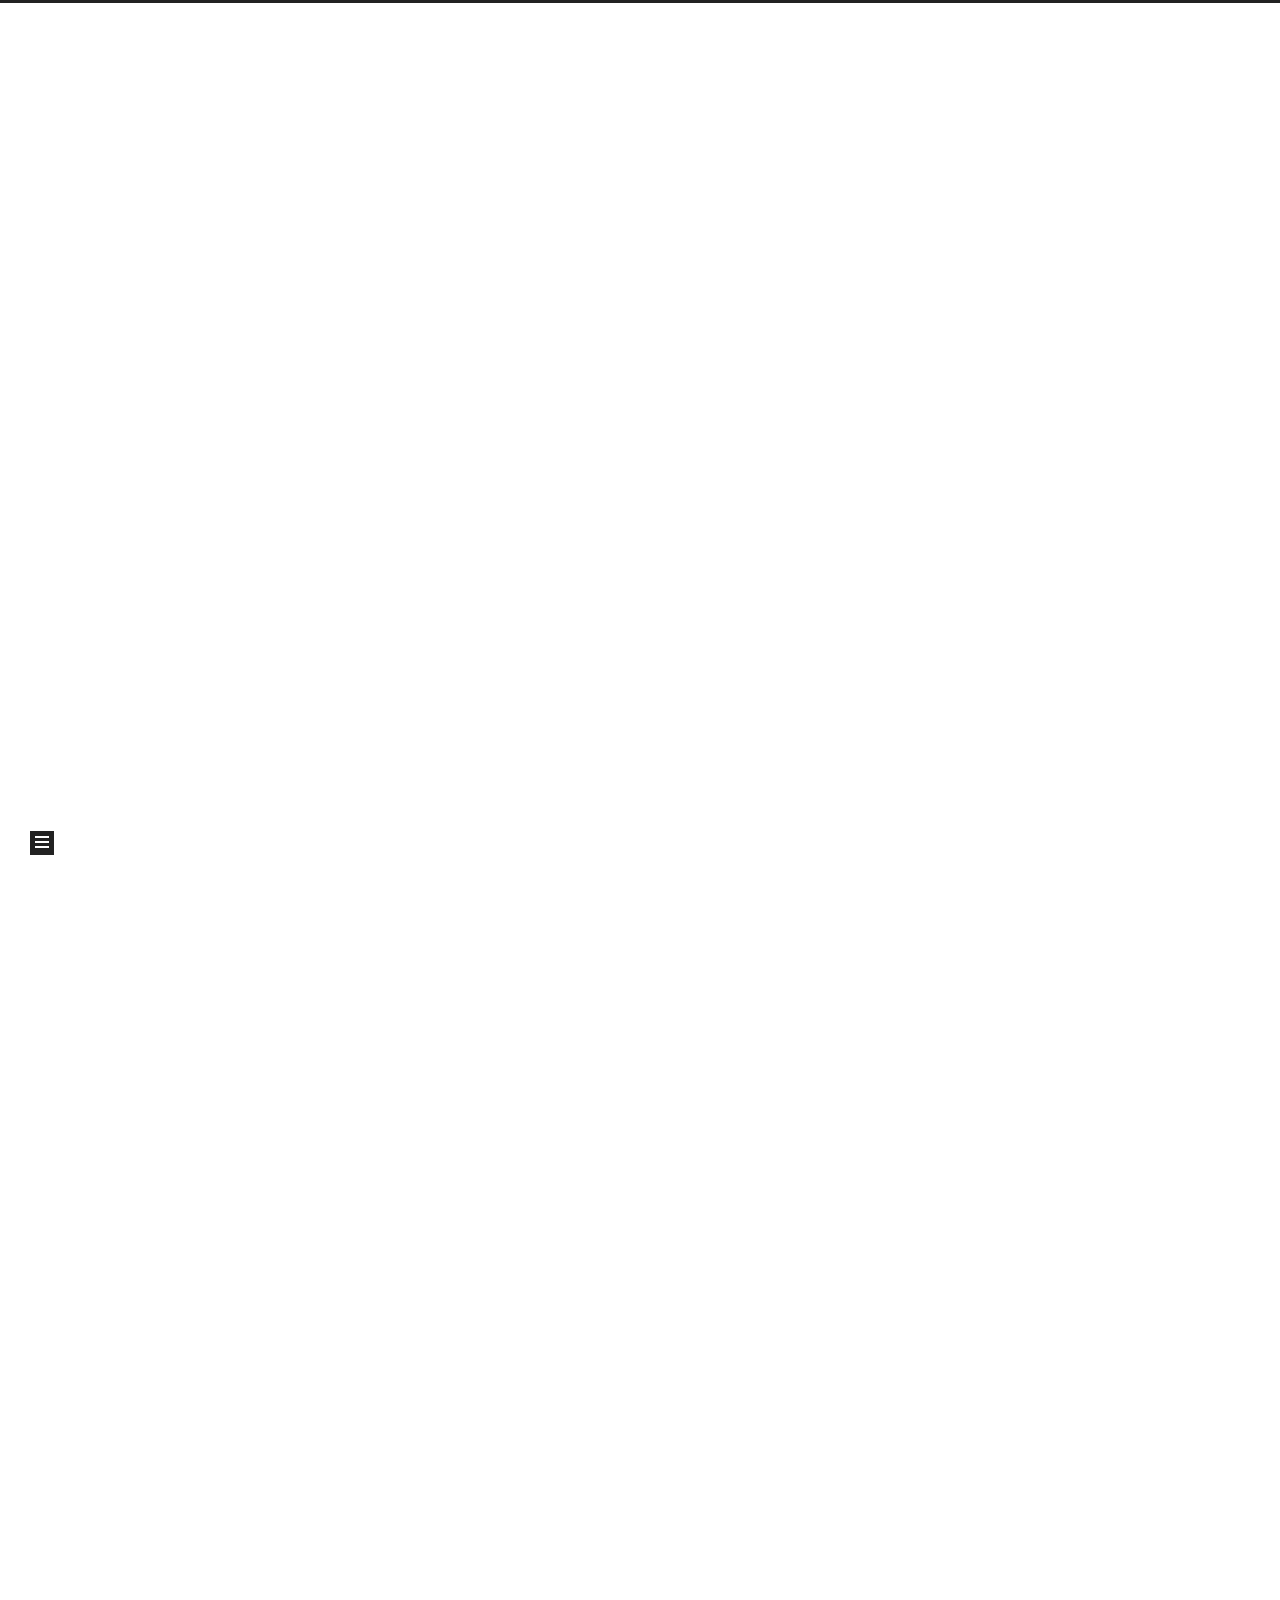
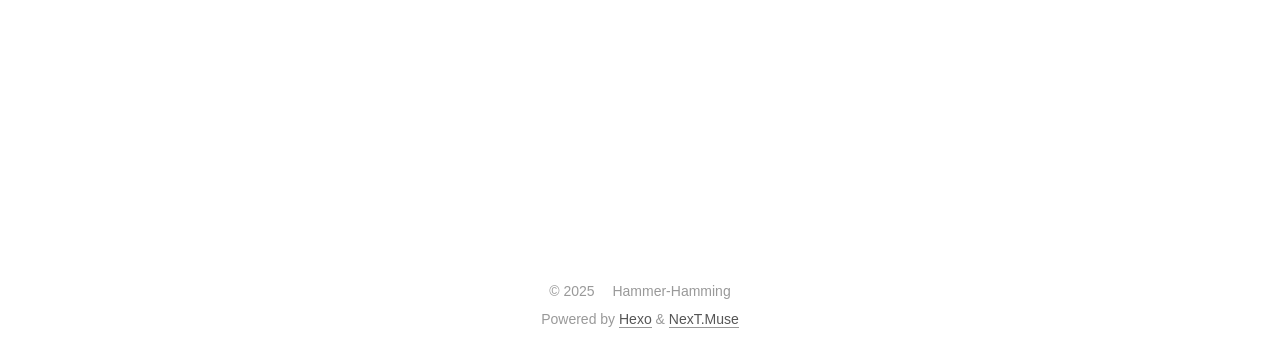
==== index.html @ 8b0af671 "Site updated: 2025-04-12 16:26:59" ====
<!DOCTYPE html>
<html lang="en">
<head>
  <meta charset="UTF-8">
<meta name="viewport" content="width=device-width, initial-scale=1, maximum-scale=2">
<meta name="theme-color" content="#222">
<meta name="generator" content="Hexo 7.3.0">
  <link rel="apple-touch-icon" sizes="180x180" href="/images/apple-touch-icon-next.png">
  <link rel="icon" type="image/png" sizes="32x32" href="/images/favicon-32x32-next.png">
  <link rel="icon" type="image/png" sizes="16x16" href="/images/favicon-16x16-next.png">
  <link rel="mask-icon" href="/images/logo.svg" color="#222">

<link rel="stylesheet" href="/css/main.css">


<link rel="stylesheet" href="/lib/font-awesome/css/all.min.css">

<script id="hexo-configurations">
    var NexT = window.NexT || {};
    var CONFIG = {"hostname":"example.com","root":"/","scheme":"Muse","version":"7.8.0","exturl":false,"sidebar":{"position":"left","display":"post","padding":18,"offset":12,"onmobile":false},"copycode":{"enable":false,"show_result":false,"style":null},"back2top":{"enable":true,"sidebar":false,"scrollpercent":false},"bookmark":{"enable":false,"color":"#222","save":"auto"},"fancybox":false,"mediumzoom":false,"lazyload":false,"pangu":false,"comments":{"style":"tabs","active":null,"storage":true,"lazyload":false,"nav":null},"algolia":{"hits":{"per_page":10},"labels":{"input_placeholder":"Search for Posts","hits_empty":"We didn't find any results for the search: ${query}","hits_stats":"${hits} results found in ${time} ms"}},"localsearch":{"enable":false,"trigger":"auto","top_n_per_article":1,"unescape":false,"preload":false},"motion":{"enable":true,"async":false,"transition":{"post_block":"fadeIn","post_header":"slideDownIn","post_body":"slideDownIn","coll_header":"slideLeftIn","sidebar":"slideUpIn"}}};
  </script>

  <meta property="og:type" content="website">
<meta property="og:title" content="Hammer-Hamming&#39;s Blog">
<meta property="og:url" content="http://example.com/index.html">
<meta property="og:site_name" content="Hammer-Hamming&#39;s Blog">
<meta property="og:locale" content="en_US">
<meta property="article:author" content="Hammer-Hamming">
<meta name="twitter:card" content="summary">

<link rel="canonical" href="http://example.com/">


<script id="page-configurations">
  // https://hexo.io/docs/variables.html
  CONFIG.page = {
    sidebar: "",
    isHome : true,
    isPost : false,
    lang   : 'en'
  };
</script>

  <title>Hammer-Hamming's Blog</title>
  






  <noscript>
  <style>
  .use-motion .brand,
  .use-motion .menu-item,
  .sidebar-inner,
  .use-motion .post-block,
  .use-motion .pagination,
  .use-motion .comments,
  .use-motion .post-header,
  .use-motion .post-body,
  .use-motion .collection-header { opacity: initial; }

  .use-motion .site-title,
  .use-motion .site-subtitle {
    opacity: initial;
    top: initial;
  }

  .use-motion .logo-line-before i { left: initial; }
  .use-motion .logo-line-after i { right: initial; }
  </style>
</noscript>

</head>

<body itemscope itemtype="http://schema.org/WebPage">
  <div class="container use-motion">
    <div class="headband"></div>

    <header class="header" itemscope itemtype="http://schema.org/WPHeader">
      <div class="header-inner"><div class="site-brand-container">
  <div class="site-nav-toggle">
    <div class="toggle" aria-label="Toggle navigation bar">
      <span class="toggle-line toggle-line-first"></span>
      <span class="toggle-line toggle-line-middle"></span>
      <span class="toggle-line toggle-line-last"></span>
    </div>
  </div>

  <div class="site-meta">

    <a href="/" class="brand" rel="start">
      <span class="logo-line-before"><i></i></span>
      <h1 class="site-title">Hammer-Hamming's Blog</h1>
      <span class="logo-line-after"><i></i></span>
    </a>
  </div>

  <div class="site-nav-right">
    <div class="toggle popup-trigger">
    </div>
  </div>
</div>




<nav class="site-nav">
  <ul id="menu" class="main-menu menu">
        <li class="menu-item menu-item-home">

    <a href="/" rel="section"><i class="fa fa-home fa-fw"></i>Home</a>

  </li>
        <li class="menu-item menu-item-archives">

    <a href="/archives/" rel="section"><i class="fa fa-archive fa-fw"></i>Archives</a>

  </li>
  </ul>
</nav>




</div>
    </header>

    
  <div class="back-to-top">
    <i class="fa fa-arrow-up"></i>
    <span>0%</span>
  </div>


    <main class="main">
      <div class="main-inner">
        <div class="content-wrap">
          

          <div class="content index posts-expand">
            
      
  
  
  <article itemscope itemtype="http://schema.org/Article" class="post-block" lang="en">
    <link itemprop="mainEntityOfPage" href="http://example.com/2025/04/12/github-pages-+-hexo-+-next-%E6%90%AD%E5%BB%BA%E5%8D%9A%E5%AE%A2/">

    <span hidden itemprop="author" itemscope itemtype="http://schema.org/Person">
      <meta itemprop="image" content="/images/avatar.gif">
      <meta itemprop="name" content="Hammer-Hamming">
      <meta itemprop="description" content="">
    </span>

    <span hidden itemprop="publisher" itemscope itemtype="http://schema.org/Organization">
      <meta itemprop="name" content="Hammer-Hamming's Blog">
    </span>
      <header class="post-header">
        <h2 class="post-title" itemprop="name headline">
          
            <a href="/2025/04/12/github-pages-+-hexo-+-next-%E6%90%AD%E5%BB%BA%E5%8D%9A%E5%AE%A2/" class="post-title-link" itemprop="url">github pages + hexo + next 搭建博客</a>
        </h2>

        <div class="post-meta">
            <span class="post-meta-item">
              <span class="post-meta-item-icon">
                <i class="far fa-calendar"></i>
              </span>
              <span class="post-meta-item-text">Posted on</span>
              

              <time title="Created: 2025-04-12 16:18:09 / Modified: 16:26:25" itemprop="dateCreated datePublished" datetime="2025-04-12T16:18:09+08:00">2025-04-12</time>
            </span>

          

        </div>
      </header>

    
    
    
    <div class="post-body" itemprop="articleBody">

      
          <p>参考：<a target="_blank" rel="noopener" href="https://mini-pi.github.io/2024/02/28/how-to-make-blog-wedsite/">https://mini-pi.github.io/2024/02/28/how-to-make-blog-wedsite/</a></p>
<p>其中，npm的安装需要node.js，可以用nvm来安装，方便管理版本。</p>
<p>若已经安装了hexo、npm和node.js，想卸载：</p>
<p><a target="_blank" rel="noopener" href="https://baibisen.github.io/2021/01/21/nodejs%E5%AE%89%E8%A3%85%E5%8D%B8%E8%BD%BD%E4%BB%A5%E5%8F%8Ahexo%E8%B8%A9%E5%9D%91/">参考1</a>，<a target="_blank" rel="noopener" href="https://blog.csdn.net/u010496966/article/details/88343939">参考2</a></p>

      
    </div>

    
    
    
      <footer class="post-footer">
        <div class="post-eof"></div>
      </footer>
  </article>
  
  
  

      
  
  
  <article itemscope itemtype="http://schema.org/Article" class="post-block" lang="en">
    <link itemprop="mainEntityOfPage" href="http://example.com/2025/04/12/hello-world/">

    <span hidden itemprop="author" itemscope itemtype="http://schema.org/Person">
      <meta itemprop="image" content="/images/avatar.gif">
      <meta itemprop="name" content="Hammer-Hamming">
      <meta itemprop="description" content="">
    </span>

    <span hidden itemprop="publisher" itemscope itemtype="http://schema.org/Organization">
      <meta itemprop="name" content="Hammer-Hamming's Blog">
    </span>
      <header class="post-header">
        <h2 class="post-title" itemprop="name headline">
          
            <a href="/2025/04/12/hello-world/" class="post-title-link" itemprop="url">Hello World</a>
        </h2>

        <div class="post-meta">
            <span class="post-meta-item">
              <span class="post-meta-item-icon">
                <i class="far fa-calendar"></i>
              </span>
              <span class="post-meta-item-text">Posted on</span>

              <time title="Created: 2025-04-12 15:55:58" itemprop="dateCreated datePublished" datetime="2025-04-12T15:55:58+08:00">2025-04-12</time>
            </span>

          

        </div>
      </header>

    
    
    
    <div class="post-body" itemprop="articleBody">

      
          <p>Welcome to <a target="_blank" rel="noopener" href="https://hexo.io/">Hexo</a>! This is your very first post. Check <a target="_blank" rel="noopener" href="https://hexo.io/docs/">documentation</a> for more info. If you get any problems when using Hexo, you can find the answer in <a target="_blank" rel="noopener" href="https://hexo.io/docs/troubleshooting.html">troubleshooting</a> or you can ask me on <a target="_blank" rel="noopener" href="https://github.com/hexojs/hexo/issues">GitHub</a>.</p>
<h2 id="Quick-Start"><a href="#Quick-Start" class="headerlink" title="Quick Start"></a>Quick Start</h2><h3 id="Create-a-new-post"><a href="#Create-a-new-post" class="headerlink" title="Create a new post"></a>Create a new post</h3><figure class="highlight bash"><table><tr><td class="gutter"><pre><span class="line">1</span><br></pre></td><td class="code"><pre><span class="line">$ hexo new <span class="string">&quot;My New Post&quot;</span></span><br></pre></td></tr></table></figure>

<p>More info: <a target="_blank" rel="noopener" href="https://hexo.io/docs/writing.html">Writing</a></p>
<h3 id="Run-server"><a href="#Run-server" class="headerlink" title="Run server"></a>Run server</h3><figure class="highlight bash"><table><tr><td class="gutter"><pre><span class="line">1</span><br></pre></td><td class="code"><pre><span class="line">$ hexo server</span><br></pre></td></tr></table></figure>

<p>More info: <a target="_blank" rel="noopener" href="https://hexo.io/docs/server.html">Server</a></p>
<h3 id="Generate-static-files"><a href="#Generate-static-files" class="headerlink" title="Generate static files"></a>Generate static files</h3><figure class="highlight bash"><table><tr><td class="gutter"><pre><span class="line">1</span><br></pre></td><td class="code"><pre><span class="line">$ hexo generate</span><br></pre></td></tr></table></figure>

<p>More info: <a target="_blank" rel="noopener" href="https://hexo.io/docs/generating.html">Generating</a></p>
<h3 id="Deploy-to-remote-sites"><a href="#Deploy-to-remote-sites" class="headerlink" title="Deploy to remote sites"></a>Deploy to remote sites</h3><figure class="highlight bash"><table><tr><td class="gutter"><pre><span class="line">1</span><br></pre></td><td class="code"><pre><span class="line">$ hexo deploy</span><br></pre></td></tr></table></figure>

<p>More info: <a target="_blank" rel="noopener" href="https://hexo.io/docs/one-command-deployment.html">Deployment</a></p>

      
    </div>

    
    
    
      <footer class="post-footer">
        <div class="post-eof"></div>
      </footer>
  </article>
  
  
  


  



          </div>
          

<script>
  window.addEventListener('tabs:register', () => {
    let { activeClass } = CONFIG.comments;
    if (CONFIG.comments.storage) {
      activeClass = localStorage.getItem('comments_active') || activeClass;
    }
    if (activeClass) {
      let activeTab = document.querySelector(`a[href="#comment-${activeClass}"]`);
      if (activeTab) {
        activeTab.click();
      }
    }
  });
  if (CONFIG.comments.storage) {
    window.addEventListener('tabs:click', event => {
      if (!event.target.matches('.tabs-comment .tab-content .tab-pane')) return;
      let commentClass = event.target.classList[1];
      localStorage.setItem('comments_active', commentClass);
    });
  }
</script>

        </div>
          
  
  <div class="toggle sidebar-toggle">
    <span class="toggle-line toggle-line-first"></span>
    <span class="toggle-line toggle-line-middle"></span>
    <span class="toggle-line toggle-line-last"></span>
  </div>

  <aside class="sidebar">
    <div class="sidebar-inner">

      <ul class="sidebar-nav motion-element">
        <li class="sidebar-nav-toc">
          Table of Contents
        </li>
        <li class="sidebar-nav-overview">
          Overview
        </li>
      </ul>

      <!--noindex-->
      <div class="post-toc-wrap sidebar-panel">
      </div>
      <!--/noindex-->

      <div class="site-overview-wrap sidebar-panel">
        <div class="site-author motion-element" itemprop="author" itemscope itemtype="http://schema.org/Person">
  <p class="site-author-name" itemprop="name">Hammer-Hamming</p>
  <div class="site-description" itemprop="description"></div>
</div>
<div class="site-state-wrap motion-element">
  <nav class="site-state">
      <div class="site-state-item site-state-posts">
          <a href="/archives/">
        
          <span class="site-state-item-count">2</span>
          <span class="site-state-item-name">posts</span>
        </a>
      </div>
  </nav>
</div>



      </div>

    </div>
  </aside>
  <div id="sidebar-dimmer"></div>


      </div>
    </main>

    <footer class="footer">
      <div class="footer-inner">
        

        

<div class="copyright">
  
  &copy; 
  <span itemprop="copyrightYear">2025</span>
  <span class="with-love">
    <i class="fa fa-heart"></i>
  </span>
  <span class="author" itemprop="copyrightHolder">Hammer-Hamming</span>
</div>
  <div class="powered-by">Powered by <a href="https://hexo.io/" class="theme-link" rel="noopener" target="_blank">Hexo</a> & <a href="https://muse.theme-next.org/" class="theme-link" rel="noopener" target="_blank">NexT.Muse</a>
  </div>

        








      </div>
    </footer>
  </div>

  
  <script src="/lib/anime.min.js"></script>
  <script src="/lib/velocity/velocity.min.js"></script>
  <script src="/lib/velocity/velocity.ui.min.js"></script>

<script src="/js/utils.js"></script>

<script src="/js/motion.js"></script>


<script src="/js/schemes/muse.js"></script>


<script src="/js/next-boot.js"></script>




  















  

  

</body>
</html>
---- css/main.css ----
:root {
  --body-bg-color: #fff;
  --content-bg-color: #fff;
  --card-bg-color: #f5f5f5;
  --text-color: #555;
  --blockquote-color: #666;
  --link-color: #555;
  --link-hover-color: #222;
  --brand-color: #fff;
  --brand-hover-color: #fff;
  --table-row-odd-bg-color: #f9f9f9;
  --table-row-hover-bg-color: #f5f5f5;
  --menu-item-bg-color: #f5f5f5;
  --btn-default-bg: #222;
  --btn-default-color: #fff;
  --btn-default-border-color: #222;
  --btn-default-hover-bg: #fff;
  --btn-default-hover-color: #222;
  --btn-default-hover-border-color: #222;
}
html {
  line-height: 1.15; /* 1 */
  -webkit-text-size-adjust: 100%; /* 2 */
}
body {
  margin: 0;
}
main {
  display: block;
}
h1 {
  font-size: 2em;
  margin: 0.67em 0;
}
hr {
  box-sizing: content-box; /* 1 */
  height: 0; /* 1 */
  overflow: visible; /* 2 */
}
pre {
  font-family: monospace, monospace; /* 1 */
  font-size: 1em; /* 2 */
}
a {
  background: transparent;
}
abbr[title] {
  border-bottom: none; /* 1 */
  text-decoration: underline; /* 2 */
  text-decoration: underline dotted; /* 2 */
}
b,
strong {
  font-weight: bolder;
}
code,
kbd,
samp {
  font-family: monospace, monospace; /* 1 */
  font-size: 1em; /* 2 */
}
small {
  font-size: 80%;
}
sub,
sup {
  font-size: 75%;
  line-height: 0;
  position: relative;
  vertical-align: baseline;
}
sub {
  bottom: -0.25em;
}
sup {
  top: -0.5em;
}
img {
  border-style: none;
}
button,
input,
optgroup,
select,
textarea {
  font-family: inherit; /* 1 */
  font-size: 100%; /* 1 */
  line-height: 1.15; /* 1 */
  margin: 0; /* 2 */
}
button,
input {
/* 1 */
  overflow: visible;
}
button,
select {
/* 1 */
  text-transform: none;
}
button,
[type='button'],
[type='reset'],
[type='submit'] {
  -webkit-appearance: button;
}
button::-moz-focus-inner,
[type='button']::-moz-focus-inner,
[type='reset']::-moz-focus-inner,
[type='submit']::-moz-focus-inner {
  border-style: none;
  padding: 0;
}
button:-moz-focusring,
[type='button']:-moz-focusring,
[type='reset']:-moz-focusring,
[type='submit']:-moz-focusring {
  outline: 1px dotted ButtonText;
}
fieldset {
  padding: 0.35em 0.75em 0.625em;
}
legend {
  box-sizing: border-box; /* 1 */
  color: inherit; /* 2 */
  display: table; /* 1 */
  max-width: 100%; /* 1 */
  padding: 0; /* 3 */
  white-space: normal; /* 1 */
}
progress {
  vertical-align: baseline;
}
textarea {
  overflow: auto;
}
[type='checkbox'],
[type='radio'] {
  box-sizing: border-box; /* 1 */
  padding: 0; /* 2 */
}
[type='number']::-webkit-inner-spin-button,
[type='number']::-webkit-outer-spin-button {
  height: auto;
}
[type='search'] {
  outline-offset: -2px; /* 2 */
  -webkit-appearance: textfield; /* 1 */
}
[type='search']::-webkit-search-decoration {
  -webkit-appearance: none;
}
::-webkit-file-upload-button {
  font: inherit; /* 2 */
  -webkit-appearance: button; /* 1 */
}
details {
  display: block;
}
summary {
  display: list-item;
}
template {
  display: none;
}
[hidden] {
  display: none;
}
::selection {
  background: #262a30;
  color: #eee;
}
html,
body {
  height: 100%;
}
body {
  background: var(--body-bg-color);
  color: var(--text-color);
  font-family: 'Lato', "PingFang SC", "Microsoft YaHei", sans-serif;
  font-size: 1em;
  line-height: 2;
}
@media (max-width: 991px) {
  body {
    padding-left: 0 !important;
    padding-right: 0 !important;
  }
}
h1,
h2,
h3,
h4,
h5,
h6 {
  font-family: 'Lato', "PingFang SC", "Microsoft YaHei", sans-serif;
  font-weight: bold;
  line-height: 1.5;
  margin: 20px 0 15px;
}
h1 {
  font-size: 1.5em;
}
h2 {
  font-size: 1.375em;
}
h3 {
  font-size: 1.25em;
}
h4 {
  font-size: 1.125em;
}
h5 {
  font-size: 1em;
}
h6 {
  font-size: 0.875em;
}
p {
  margin: 0 0 20px 0;
}
a,
span.exturl {
  border-bottom: 1px solid #999;
  color: var(--link-color);
  outline: 0;
  text-decoration: none;
  overflow-wrap: break-word;
  word-wrap: break-word;
  cursor: pointer;
}
a:hover,
span.exturl:hover {
  border-bottom-color: var(--link-hover-color);
  color: var(--link-hover-color);
}
iframe,
img,
video {
  display: block;
  margin-left: auto;
  margin-right: auto;
  max-width: 100%;
}
hr {
  background-image: repeating-linear-gradient(-45deg, #ddd, #ddd 4px, transparent 4px, transparent 8px);
  border: 0;
  height: 3px;
  margin: 40px 0;
}
blockquote {
  border-left: 4px solid #ddd;
  color: var(--blockquote-color);
  margin: 0;
  padding: 0 15px;
}
blockquote cite::before {
  content: '-';
  padding: 0 5px;
}
dt {
  font-weight: bold;
}
dd {
  margin: 0;
  padding: 0;
}
kbd {
  background-color: #f5f5f5;
  background-image: linear-gradient(#eee, #fff, #eee);
  border: 1px solid #ccc;
  border-radius: 0.2em;
  box-shadow: 0.1em 0.1em 0.2em rgba(0,0,0,0.1);
  color: #555;
  font-family: inherit;
  padding: 0.1em 0.3em;
  white-space: nowrap;
}
.table-container {
  overflow: auto;
}
table {
  border-collapse: collapse;
  border-spacing: 0;
  font-size: 0.875em;
  margin: 0 0 20px 0;
  width: 100%;
}
tbody tr:nth-of-type(odd) {
  background: var(--table-row-odd-bg-color);
}
tbody tr:hover {
  background: var(--table-row-hover-bg-color);
}
caption,
th,
td {
  font-weight: normal;
  padding: 8px;
  vertical-align: middle;
}
th,
td {
  border: 1px solid #ddd;
  border-bottom: 3px solid #ddd;
}
th {
  font-weight: 700;
  padding-bottom: 10px;
}
td {
  border-bottom-width: 1px;
}
.btn {
  background: var(--btn-default-bg);
  border: 2px solid var(--btn-default-border-color);
  border-radius: 0;
  color: var(--btn-default-color);
  display: inline-block;
  font-size: 0.875em;
  line-height: 2;
  padding: 0 20px;
  text-decoration: none;
  transition-property: background-color;
  transition-delay: 0s;
  transition-duration: 0.2s;
  transition-timing-function: ease-in-out;
}
.btn:hover {
  background: var(--btn-default-hover-bg);
  border-color: var(--btn-default-hover-border-color);
  color: var(--btn-default-hover-color);
}
.btn + .btn {
  margin: 0 0 8px 8px;
}
.btn .fa-fw {
  text-align: left;
  width: 1.285714285714286em;
}
.toggle {
  line-height: 0;
}
.toggle .toggle-line {
  background: #fff;
  display: inline-block;
  height: 2px;
  left: 0;
  position: relative;
  top: 0;
  transition: all 0.4s;
  vertical-align: top;
  width: 100%;
}
.toggle .toggle-line:not(:first-child) {
  margin-top: 3px;
}
.toggle.toggle-arrow .toggle-line-first {
  left: 50%;
  top: 2px;
  transform: rotate(45deg);
  width: 50%;
}
.toggle.toggle-arrow .toggle-line-middle {
  left: 2px;
  width: 90%;
}
.toggle.toggle-arrow .toggle-line-last {
  left: 50%;
  top: -2px;
  transform: rotate(-45deg);
  width: 50%;
}
.toggle.toggle-close .toggle-line-first {
  transform: rotate(-45deg);
  top: 5px;
}
.toggle.toggle-close .toggle-line-middle {
  opacity: 0;
}
.toggle.toggle-close .toggle-line-last {
  transform: rotate(45deg);
  top: -5px;
}
.highlight,
pre {
  background: #f7f7f7;
  color: #4d4d4c;
  line-height: 1.6;
  margin: 0 auto 20px;
}
pre,
code {
  font-family: consolas, Menlo, monospace, "PingFang SC", "Microsoft YaHei";
}
code {
  background: #eee;
  border-radius: 3px;
  color: #555;
  padding: 2px 4px;
  overflow-wrap: break-word;
  word-wrap: break-word;
}
.highlight *::selection {
  background: #d6d6d6;
}
.highlight pre {
  border: 0;
  margin: 0;
  padding: 10px 0;
}
.highlight table {
  border: 0;
  margin: 0;
  width: auto;
}
.highlight td {
  border: 0;
  padding: 0;
}
.highlight figcaption {
  background: #eff2f3;
  color: #4d4d4c;
  display: flex;
  font-size: 0.875em;
  justify-content: space-between;
  line-height: 1.2;
  padding: 0.5em;
}
.highlight figcaption a {
  color: #4d4d4c;
}
.highlight figcaption a:hover {
  border-bottom-color: #4d4d4c;
}
.highlight .gutter {
  -moz-user-select: none;
  -ms-user-select: none;
  -webkit-user-select: none;
  user-select: none;
}
.highlight .gutter pre {
  background: #eff2f3;
  color: #869194;
  padding-left: 10px;
  padding-right: 10px;
  text-align: right;
}
.highlight .code pre {
  background: #f7f7f7;
  padding-left: 10px;
  width: 100%;
}
.gist table {
  width: auto;
}
.gist table td {
  border: 0;
}
pre {
  overflow: auto;
  padding: 10px;
}
pre code {
  background: none;
  color: #4d4d4c;
  font-size: 0.875em;
  padding: 0;
  text-shadow: none;
}
pre .deletion {
  background: #fdd;
}
pre .addition {
  background: #dfd;
}
pre .meta {
  color: #eab700;
  -moz-user-select: none;
  -ms-user-select: none;
  -webkit-user-select: none;
  user-select: none;
}
pre .comment {
  color: #8e908c;
}
pre .variable,
pre .attribute,
pre .tag,
pre .name,
pre .regexp,
pre .ruby .constant,
pre .xml .tag .title,
pre .xml .pi,
pre .xml .doctype,
pre .html .doctype,
pre .css .id,
pre .css .class,
pre .css .pseudo {
  color: #c82829;
}
pre .number,
pre .preprocessor,
pre .built_in,
pre .builtin-name,
pre .literal,
pre .params,
pre .constant,
pre .command {
  color: #f5871f;
}
pre .ruby .class .title,
pre .css .rules .attribute,
pre .string,
pre .symbol,
pre .value,
pre .inheritance,
pre .header,
pre .ruby .symbol,
pre .xml .cdata,
pre .special,
pre .formula {
  color: #718c00;
}
pre .title,
pre .css .hexcolor {
  color: #3e999f;
}
pre .function,
pre .python .decorator,
pre .python .title,
pre .ruby .function .title,
pre .ruby .title .keyword,
pre .perl .sub,
pre .javascript .title,
pre .coffeescript .title {
  color: #4271ae;
}
pre .keyword,
pre .javascript .function {
  color: #8959a8;
}
.blockquote-center {
  border-left: none;
  margin: 40px 0;
  padding: 0;
  position: relative;
  text-align: center;
}
.blockquote-center .fa {
  display: block;
  opacity: 0.6;
  position: absolute;
  width: 100%;
}
.blockquote-center .fa-quote-left {
  border-top: 1px solid #ccc;
  text-align: left;
  top: -20px;
}
.blockquote-center .fa-quote-right {
  border-bottom: 1px solid #ccc;
  text-align: right;
  bottom: -20px;
}
.blockquote-center p,
.blockquote-center div {
  text-align: center;
}
.post-body .group-picture img {
  margin: 0 auto;
  padding: 0 3px;
}
.group-picture-row {
  margin-bottom: 6px;
  overflow: hidden;
}
.group-picture-column {
  float: left;
  margin-bottom: 10px;
}
.post-body .label {
  color: #555;
  display: inline;
  padding: 0 2px;
}
.post-body .label.default {
  background: #f0f0f0;
}
.post-body .label.primary {
  background: #efe6f7;
}
.post-body .label.info {
  background: #e5f2f8;
}
.post-body .label.success {
  background: #e7f4e9;
}
.post-body .label.warning {
  background: #fcf6e1;
}
.post-body .label.danger {
  background: #fae8eb;
}
.post-body .tabs {
  margin-bottom: 20px;
}
.post-body .tabs,
.tabs-comment {
  display: block;
  padding-top: 10px;
  position: relative;
}
.post-body .tabs ul.nav-tabs,
.tabs-comment ul.nav-tabs {
  display: flex;
  flex-wrap: wrap;
  margin: 0;
  margin-bottom: -1px;
  padding: 0;
}
@media (max-width: 413px) {
  .post-body .tabs ul.nav-tabs,
  .tabs-comment ul.nav-tabs {
    display: block;
    margin-bottom: 5px;
  }
}
.post-body .tabs ul.nav-tabs li.tab,
.tabs-comment ul.nav-tabs li.tab {
  border-bottom: 1px solid #ddd;
  border-left: 1px solid transparent;
  border-right: 1px solid transparent;
  border-top: 3px solid transparent;
  flex-grow: 1;
  list-style-type: none;
  border-radius: 0 0 0 0;
}
@media (max-width: 413px) {
  .post-body .tabs ul.nav-tabs li.tab,
  .tabs-comment ul.nav-tabs li.tab {
    border-bottom: 1px solid transparent;
    border-left: 3px solid transparent;
    border-right: 1px solid transparent;
    border-top: 1px solid transparent;
  }
}
@media (max-width: 413px) {
  .post-body .tabs ul.nav-tabs li.tab,
  .tabs-comment ul.nav-tabs li.tab {
    border-radius: 0;
  }
}
.post-body .tabs ul.nav-tabs li.tab a,
.tabs-comment ul.nav-tabs li.tab a {
  border-bottom: initial;
  display: block;
  line-height: 1.8;
  outline: 0;
  padding: 0.25em 0.75em;
  text-align: center;
  transition-delay: 0s;
  transition-duration: 0.2s;
  transition-timing-function: ease-out;
}
.post-body .tabs ul.nav-tabs li.tab a i,
.tabs-comment ul.nav-tabs li.tab a i {
  width: 1.285714285714286em;
}
.post-body .tabs ul.nav-tabs li.tab.active,
.tabs-comment ul.nav-tabs li.tab.active {
  border-bottom: 1px solid transparent;
  border-left: 1px solid #ddd;
  border-right: 1px solid #ddd;
  border-top: 3px solid #fc6423;
}
@media (max-width: 413px) {
  .post-body .tabs ul.nav-tabs li.tab.active,
  .tabs-comment ul.nav-tabs li.tab.active {
    border-bottom: 1px solid #ddd;
    border-left: 3px solid #fc6423;
    border-right: 1px solid #ddd;
    border-top: 1px solid #ddd;
  }
}
.post-body .tabs ul.nav-tabs li.tab.active a,
.tabs-comment ul.nav-tabs li.tab.active a {
  color: var(--link-color);
  cursor: default;
}
.post-body .tabs .tab-content .tab-pane,
.tabs-comment .tab-content .tab-pane {
  border: 1px solid #ddd;
  border-top: 0;
  padding: 20px 20px 0 20px;
  border-radius: 0;
}
.post-body .tabs .tab-content .tab-pane:not(.active),
.tabs-comment .tab-content .tab-pane:not(.active) {
  display: none;
}
.post-body .tabs .tab-content .tab-pane.active,
.tabs-comment .tab-content .tab-pane.active {
  display: block;
}
.post-body .tabs .tab-content .tab-pane.active:nth-of-type(1),
.tabs-comment .tab-content .tab-pane.active:nth-of-type(1) {
  border-radius: 0 0 0 0;
}
@media (max-width: 413px) {
  .post-body .tabs .tab-content .tab-pane.active:nth-of-type(1),
  .tabs-comment .tab-content .tab-pane.active:nth-of-type(1) {
    border-radius: 0;
  }
}
.post-body .note {
  border-radius: 3px;
  margin-bottom: 20px;
  padding: 1em;
  position: relative;
  border: 1px solid #eee;
  border-left-width: 5px;
}
.post-body .note h2,
.post-body .note h3,
.post-body .note h4,
.post-body .note h5,
.post-body .note h6 {
  margin-top: 0;
  border-bottom: initial;
  margin-bottom: 0;
  padding-top: 0;
}
.post-body .note p:first-child,
.post-body .note ul:first-child,
.post-body .note ol:first-child,
.post-body .note table:first-child,
.post-body .note pre:first-child,
.post-body .note blockquote:first-child,
.post-body .note img:first-child {
  margin-top: 0;
}
.post-body .note p:last-child,
.post-body .note ul:last-child,
.post-body .note ol:last-child,
.post-body .note table:last-child,
.post-body .note pre:last-child,
.post-body .note blockquote:last-child,
.post-body .note img:last-child {
  margin-bottom: 0;
}
.post-body .note.default {
  border-left-color: #777;
}
.post-body .note.default h2,
.post-body .note.default h3,
.post-body .note.default h4,
.post-body .note.default h5,
.post-body .note.default h6 {
  color: #777;
}
.post-body .note.primary {
  border-left-color: #6f42c1;
}
.post-body .note.primary h2,
.post-body .note.primary h3,
.post-body .note.primary h4,
.post-body .note.primary h5,
.post-body .note.primary h6 {
  color: #6f42c1;
}
.post-body .note.info {
  border-left-color: #428bca;
}
.post-body .note.info h2,
.post-body .note.info h3,
.post-body .note.info h4,
.post-body .note.info h5,
.post-body .note.info h6 {
  color: #428bca;
}
.post-body .note.success {
  border-left-color: #5cb85c;
}
.post-body .note.success h2,
.post-body .note.success h3,
.post-body .note.success h4,
.post-body .note.success h5,
.post-body .note.success h6 {
  color: #5cb85c;
}
.post-body .note.warning {
  border-left-color: #f0ad4e;
}
.post-body .note.warning h2,
.post-body .note.warning h3,
.post-body .note.warning h4,
.post-body .note.warning h5,
.post-body .note.warning h6 {
  color: #f0ad4e;
}
.post-body .note.danger {
  border-left-color: #d9534f;
}
.post-body .note.danger h2,
.post-body .note.danger h3,
.post-body .note.danger h4,
.post-body .note.danger h5,
.post-body .note.danger h6 {
  color: #d9534f;
}
.pagination .prev,
.pagination .next,
.pagination .page-number,
.pagination .space {
  display: inline-block;
  margin: 0 10px;
  padding: 0 11px;
  position: relative;
  top: -1px;
}
@media (max-width: 767px) {
  .pagination .prev,
  .pagination .next,
  .pagination .page-number,
  .pagination .space {
    margin: 0 5px;
  }
}
.pagination {
  border-top: 1px solid #eee;
  margin: 120px 0 0;
  text-align: center;
}
.pagination .prev,
.pagination .next,
.pagination .page-number {
  border-bottom: 0;
  border-top: 1px solid #eee;
  transition-property: border-color;
  transition-delay: 0s;
  transition-duration: 0.2s;
  transition-timing-function: ease-in-out;
}
.pagination .prev:hover,
.pagination .next:hover,
.pagination .page-number:hover {
  border-top-color: #222;
}
.pagination .space {
  margin: 0;
  padding: 0;
}
.pagination .prev {
  margin-left: 0;
}
.pagination .next {
  margin-right: 0;
}
.pagination .page-number.current {
  background: #ccc;
  border-top-color: #ccc;
  color: #fff;
}
@media (max-width: 767px) {
  .pagination {
    border-top: none;
  }
  .pagination .prev,
  .pagination .next,
  .pagination .page-number {
    border-bottom: 1px solid #eee;
    border-top: 0;
    margin-bottom: 10px;
    padding: 0 10px;
  }
  .pagination .prev:hover,
  .pagination .next:hover,
  .pagination .page-number:hover {
    border-bottom-color: #222;
  }
}
.comments {
  margin-top: 60px;
  overflow: hidden;
}
.comment-button-group {
  display: flex;
  flex-wrap: wrap-reverse;
  justify-content: center;
  margin: 1em 0;
}
.comment-button-group .comment-button {
  margin: 0.1em 0.2em;
}
.comment-button-group .comment-button.active {
  background: var(--btn-default-hover-bg);
  border-color: var(--btn-default-hover-border-color);
  color: var(--btn-default-hover-color);
}
.comment-position {
  display: none;
}
.comment-position.active {
  display: block;
}
.tabs-comment {
  background: var(--content-bg-color);
  margin-top: 4em;
  padding-top: 0;
}
.tabs-comment .comments {
  border: 0;
  box-shadow: none;
  margin-top: 0;
  padding-top: 0;
}
.container {
  min-height: 100%;
  position: relative;
}
.main-inner {
  margin: 0 auto;
  width: 700px;
}
@media (min-width: 1200px) {
  .main-inner {
    width: 800px;
  }
}
@media (min-width: 1600px) {
  .main-inner {
    width: 900px;
  }
}
@media (max-width: 767px) {
  .content-wrap {
    padding: 0 20px;
  }
}
.header {
  background: transparent;
}
.header-inner {
  margin: 0 auto;
  width: 700px;
}
@media (min-width: 1200px) {
  .header-inner {
    width: 800px;
  }
}
@media (min-width: 1600px) {
  .header-inner {
    width: 900px;
  }
}
.site-brand-container {
  display: flex;
  flex-shrink: 0;
  padding: 0 10px;
}
.headband {
  background: #222;
  height: 3px;
}
.site-meta {
  flex-grow: 1;
  text-align: center;
}
@media (max-width: 767px) {
  .site-meta {
    text-align: center;
  }
}
.brand {
  border-bottom: none;
  color: var(--brand-color);
  display: inline-block;
  line-height: 1.375em;
  padding: 0 40px;
  position: relative;
}
.brand:hover {
  color: var(--brand-hover-color);
}
.site-title {
  font-family: 'Lato', "PingFang SC", "Microsoft YaHei", sans-serif;
  font-size: 1.375em;
  font-weight: normal;
  margin: 0;
}
.site-subtitle {
  color: #999;
  font-size: 0.8125em;
  margin: 10px 0;
}
.use-motion .brand {
  opacity: 0;
}
.use-motion .site-title,
.use-motion .site-subtitle,
.use-motion .custom-logo-image {
  opacity: 0;
  position: relative;
  top: -10px;
}
.site-nav-toggle,
.site-nav-right {
  display: none;
}
@media (max-width: 767px) {
  .site-nav-toggle,
  .site-nav-right {
    display: flex;
    flex-direction: column;
    justify-content: center;
  }
}
.site-nav-toggle .toggle,
.site-nav-right .toggle {
  color: var(--text-color);
  padding: 10px;
  width: 22px;
}
.site-nav-toggle .toggle .toggle-line,
.site-nav-right .toggle .toggle-line {
  background: var(--text-color);
  border-radius: 1px;
}
.site-nav {
  display: block;
}
@media (max-width: 767px) {
  .site-nav {
    clear: both;
    display: none;
  }
}
.site-nav.site-nav-on {
  display: block;
}
.menu {
  margin-top: 20px;
  padding-left: 0;
  text-align: center;
}
.menu-item {
  display: inline-block;
  list-style: none;
  margin: 0 10px;
}
@media (max-width: 767px) {
  .menu-item {
    display: block;
    margin-top: 10px;
  }
  .menu-item.menu-item-search {
    display: none;
  }
}
.menu-item a,
.menu-item span.exturl {
  border-bottom: 0;
  display: block;
  font-size: 0.8125em;
  transition-property: border-color;
  transition-delay: 0s;
  transition-duration: 0.2s;
  transition-timing-function: ease-in-out;
}
@media (hover: none) {
  .menu-item a:hover,
  .menu-item span.exturl:hover {
    border-bottom-color: transparent !important;
  }
}
.menu-item .fa,
.menu-item .fab,
.menu-item .far,
.menu-item .fas {
  margin-right: 8px;
}
.menu-item .badge {
  display: inline-block;
  font-weight: bold;
  line-height: 1;
  margin-left: 0.35em;
  margin-top: 0.35em;
  text-align: center;
  white-space: nowrap;
}
@media (max-width: 767px) {
  .menu-item .badge {
    float: right;
    margin-left: 0;
  }
}
.menu-item-active a,
.menu .menu-item a:hover,
.menu .menu-item span.exturl:hover {
  background: var(--menu-item-bg-color);
}
.use-motion .menu-item {
  opacity: 0;
}
.sidebar {
  background: #222;
  bottom: 0;
  box-shadow: inset 0 2px 6px #000;
  position: fixed;
  top: 0;
}
@media (max-width: 991px) {
  .sidebar {
    display: none;
  }
}
.sidebar-inner {
  color: #999;
  padding: 18px 10px;
  text-align: center;
}
.cc-license {
  margin-top: 10px;
  text-align: center;
}
.cc-license .cc-opacity {
  border-bottom: none;
  opacity: 0.7;
}
.cc-license .cc-opacity:hover {
  opacity: 0.9;
}
.cc-license img {
  display: inline-block;
}
.site-author-image {
  border: 2px solid #333;
  display: block;
  margin: 0 auto;
  max-width: 96px;
  padding: 2px;
}
.site-author-name {
  color: #f5f5f5;
  font-weight: normal;
  margin: 5px 0 0;
  text-align: center;
}
.site-description {
  color: #999;
  font-size: 1em;
  margin-top: 5px;
  text-align: center;
}
.links-of-author {
  margin-top: 15px;
}
.links-of-author a,
.links-of-author span.exturl {
  border-bottom-color: #555;
  display: inline-block;
  font-size: 0.8125em;
  margin-bottom: 10px;
  margin-right: 10px;
  vertical-align: middle;
}
.links-of-author a::before,
.links-of-author span.exturl::before {
  background: #ff78ff;
  border-radius: 50%;
  content: ' ';
  display: inline-block;
  height: 4px;
  margin-right: 3px;
  vertical-align: middle;
  width: 4px;
}
.sidebar-button {
  margin-top: 15px;
}
.sidebar-button a {
  border: 1px solid #fc6423;
  border-radius: 4px;
  color: #fc6423;
  display: inline-block;
  padding: 0 15px;
}
.sidebar-button a .fa,
.sidebar-button a .fab,
.sidebar-button a .far,
.sidebar-button a .fas {
  margin-right: 5px;
}
.sidebar-button a:hover {
  background: #fc6423;
  border: 1px solid #fc6423;
  color: #fff;
}
.sidebar-button a:hover .fa,
.sidebar-button a:hover .fab,
.sidebar-button a:hover .far,
.sidebar-button a:hover .fas {
  color: #fff;
}
.links-of-blogroll {
  font-size: 0.8125em;
  margin-top: 10px;
}
.links-of-blogroll-title {
  font-size: 0.875em;
  font-weight: 600;
  margin-top: 0;
}
.links-of-blogroll-list {
  list-style: none;
  margin: 0;
  padding: 0;
}
#sidebar-dimmer {
  display: none;
}
@media (max-width: 767px) {
  #sidebar-dimmer {
    background: #000;
    display: block;
    height: 100%;
    left: 100%;
    opacity: 0;
    position: fixed;
    top: 0;
    width: 100%;
    z-index: 1100;
  }
  .sidebar-active + #sidebar-dimmer {
    opacity: 0.7;
    transform: translateX(-100%);
    transition: opacity 0.5s;
  }
}
.sidebar-nav {
  margin: 0;
  padding-bottom: 20px;
  padding-left: 0;
}
.sidebar-nav li {
  border-bottom: 1px solid transparent;
  color: #666;
  cursor: pointer;
  display: inline-block;
  font-size: 0.875em;
}
.sidebar-nav li.sidebar-nav-overview {
  margin-left: 10px;
}
.sidebar-nav li:hover {
  color: #f5f5f5;
}
.sidebar-nav .sidebar-nav-active {
  border-bottom-color: #87daff;
  color: #87daff;
}
.sidebar-nav .sidebar-nav-active:hover {
  color: #87daff;
}
.sidebar-panel {
  display: none;
  overflow-x: hidden;
  overflow-y: auto;
}
.sidebar-panel-active {
  display: block;
}
.sidebar-toggle {
  background: #222;
  bottom: 45px;
  cursor: pointer;
  height: 14px;
  left: 30px;
  padding: 5px;
  position: fixed;
  width: 14px;
  z-index: 1300;
}
@media (max-width: 991px) {
  .sidebar-toggle {
    left: 20px;
    opacity: 0.8;
    display: none;
  }
}
.sidebar-toggle:hover .toggle-line {
  background: #87daff;
}
.post-toc {
  font-size: 0.875em;
}
.post-toc ol {
  list-style: none;
  margin: 0;
  padding: 0 2px 5px 10px;
  text-align: left;
}
.post-toc ol > ol {
  padding-left: 0;
}
.post-toc ol a {
  transition-property: all;
  transition-delay: 0s;
  transition-duration: 0.2s;
  transition-timing-function: ease-in-out;
}
.post-toc .nav-item {
  line-height: 1.8;
  overflow: hidden;
  text-overflow: ellipsis;
  white-space: nowrap;
}
.post-toc .nav .nav-child {
  display: none;
}
.post-toc .nav .active > .nav-child {
  display: block;
}
.post-toc .nav .active-current > .nav-child {
  display: block;
}
.post-toc .nav .active-current > .nav-child > .nav-item {
  display: block;
}
.post-toc .nav .active > a {
  border-bottom-color: #87daff;
  color: #87daff;
}
.post-toc .nav .active-current > a {
  color: #87daff;
}
.post-toc .nav .active-current > a:hover {
  color: #87daff;
}
.site-state {
  display: flex;
  justify-content: center;
  line-height: 1.4;
  margin-top: 10px;
  overflow: hidden;
  text-align: center;
  white-space: nowrap;
}
.site-state-item {
  padding: 0 15px;
}
.site-state-item:not(:first-child) {
  border-left: 1px solid #333;
}
.site-state-item a {
  border-bottom: none;
}
.site-state-item-count {
  display: block;
  font-size: 1.25em;
  font-weight: 600;
  text-align: center;
}
.site-state-item-name {
  color: inherit;
  font-size: 0.875em;
}
.footer {
  color: #999;
  font-size: 0.875em;
  padding: 20px 0;
}
.footer.footer-fixed {
  bottom: 0;
  left: 0;
  position: absolute;
  right: 0;
}
.footer-inner {
  box-sizing: border-box;
  margin: 0 auto;
  text-align: center;
  width: 700px;
}
@media (min-width: 1200px) {
  .footer-inner {
    width: 800px;
  }
}
@media (min-width: 1600px) {
  .footer-inner {
    width: 900px;
  }
}
.languages {
  display: inline-block;
  font-size: 1.125em;
  position: relative;
}
.languages .lang-select-label span {
  margin: 0 0.5em;
}
.languages .lang-select {
  height: 100%;
  left: 0;
  opacity: 0;
  position: absolute;
  top: 0;
  width: 100%;
}
.with-love {
  color: #ff0000;
  display: inline-block;
  margin: 0 5px;
}
.powered-by,
.theme-info {
  display: inline-block;
}
@-moz-keyframes iconAnimate {
  0%, 100% {
    transform: scale(1);
  }
  10%, 30% {
    transform: scale(0.9);
  }
  20%, 40%, 60%, 80% {
    transform: scale(1.1);
  }
  50%, 70% {
    transform: scale(1.1);
  }
}
@-webkit-keyframes iconAnimate {
  0%, 100% {
    transform: scale(1);
  }
  10%, 30% {
    transform: scale(0.9);
  }
  20%, 40%, 60%, 80% {
    transform: scale(1.1);
  }
  50%, 70% {
    transform: scale(1.1);
  }
}
@-o-keyframes iconAnimate {
  0%, 100% {
    transform: scale(1);
  }
  10%, 30% {
    transform: scale(0.9);
  }
  20%, 40%, 60%, 80% {
    transform: scale(1.1);
  }
  50%, 70% {
    transform: scale(1.1);
  }
}
@keyframes iconAnimate {
  0%, 100% {
    transform: scale(1);
  }
  10%, 30% {
    transform: scale(0.9);
  }
  20%, 40%, 60%, 80% {
    transform: scale(1.1);
  }
  50%, 70% {
    transform: scale(1.1);
  }
}
.back-to-top {
  font-size: 12px;
  text-align: center;
  transition-delay: 0s;
  transition-duration: 0.2s;
  transition-timing-function: ease-in-out;
}
.back-to-top {
  background: #222;
  bottom: -100px;
  box-sizing: border-box;
  color: #fff;
  cursor: pointer;
  left: 30px;
  opacity: 1;
  padding: 0 6px;
  position: fixed;
  transition-property: bottom;
  z-index: 1300;
  width: 24px;
}
.back-to-top span {
  display: none;
}
.back-to-top:hover {
  color: #87daff;
}
.back-to-top.back-to-top-on {
  bottom: 19px;
}
@media (max-width: 991px) {
  .back-to-top {
    left: 20px;
    opacity: 0.8;
  }
}
.post-body {
  font-family: 'Lato', "PingFang SC", "Microsoft YaHei", sans-serif;
  overflow-wrap: break-word;
  word-wrap: break-word;
}
@media (min-width: 1200px) {
  .post-body {
    font-size: 1.125em;
  }
}
.post-body .exturl .fa {
  font-size: 0.875em;
  margin-left: 4px;
}
.post-body .image-caption,
.post-body .figure .caption {
  color: #999;
  font-size: 0.875em;
  font-weight: bold;
  line-height: 1;
  margin: -20px auto 15px;
  text-align: center;
}
.post-sticky-flag {
  display: inline-block;
  transform: rotate(30deg);
}
.post-button {
  margin-top: 40px;
  text-align: center;
}
.use-motion .post-block,
.use-motion .pagination,
.use-motion .comments {
  opacity: 0;
}
.use-motion .post-header {
  opacity: 0;
}
.use-motion .post-body {
  opacity: 0;
}
.use-motion .collection-header {
  opacity: 0;
}
.posts-collapse {
  margin-left: 35px;
  position: relative;
}
@media (max-width: 767px) {
  .posts-collapse {
    margin-left: 0px;
    margin-right: 0px;
  }
}
.posts-collapse .collection-title {
  font-size: 1.125em;
  position: relative;
}
.posts-collapse .collection-title::before {
  background: #999;
  border: 1px solid #fff;
  border-radius: 50%;
  content: ' ';
  height: 10px;
  left: 0;
  margin-left: -6px;
  margin-top: -4px;
  position: absolute;
  top: 50%;
  width: 10px;
}
.posts-collapse .collection-year {
  font-size: 1.5em;
  font-weight: bold;
  margin: 60px 0;
  position: relative;
}
.posts-collapse .collection-year::before {
  background: #bbb;
  border-radius: 50%;
  content: ' ';
  height: 8px;
  left: 0;
  margin-left: -4px;
  margin-top: -4px;
  position: absolute;
  top: 50%;
  width: 8px;
}
.posts-collapse .collection-header {
  display: block;
  margin: 0 0 0 20px;
}
.posts-collapse .collection-header small {
  color: #bbb;
  margin-left: 5px;
}
.posts-collapse .post-header {
  border-bottom: 1px dashed #ccc;
  margin: 30px 0;
  padding-left: 15px;
  position: relative;
  transition-property: border;
  transition-delay: 0s;
  transition-duration: 0.2s;
  transition-timing-function: ease-in-out;
}
.posts-collapse .post-header::before {
  background: #bbb;
  border: 1px solid #fff;
  border-radius: 50%;
  content: ' ';
  height: 6px;
  left: 0;
  margin-left: -4px;
  position: absolute;
  top: 0.75em;
  transition-property: background;
  width: 6px;
  transition-delay: 0s;
  transition-duration: 0.2s;
  transition-timing-function: ease-in-out;
}
.posts-collapse .post-header:hover {
  border-bottom-color: #666;
}
.posts-collapse .post-header:hover::before {
  background: #222;
}
.posts-collapse .post-meta {
  display: inline;
  font-size: 0.75em;
  margin-right: 10px;
}
.posts-collapse .post-title {
  display: inline;
}
.posts-collapse .post-title a,
.posts-collapse .post-title span.exturl {
  border-bottom: none;
  color: var(--link-color);
}
.posts-collapse .post-title .fa-external-link-alt {
  font-size: 0.875em;
  margin-left: 5px;
}
.posts-collapse::before {
  background: #f5f5f5;
  content: ' ';
  height: 100%;
  left: 0;
  margin-left: -2px;
  position: absolute;
  top: 1.25em;
  width: 4px;
}
.post-eof {
  background: #ccc;
  height: 1px;
  margin: 80px auto 60px;
  text-align: center;
  width: 8%;
}
.post-block:last-of-type .post-eof {
  display: none;
}
.content {
  padding-top: 40px;
}
@media (min-width: 992px) {
  .post-body {
    text-align: justify;
  }
}
@media (max-width: 991px) {
  .post-body {
    text-align: justify;
  }
}
.post-body h1,
.post-body h2,
.post-body h3,
.post-body h4,
.post-body h5,
.post-body h6 {
  padding-top: 10px;
}
.post-body h1 .header-anchor,
.post-body h2 .header-anchor,
.post-body h3 .header-anchor,
.post-body h4 .header-anchor,
.post-body h5 .header-anchor,
.post-body h6 .header-anchor {
  border-bottom-style: none;
  color: #ccc;
  float: right;
  margin-left: 10px;
  visibility: hidden;
}
.post-body h1 .header-anchor:hover,
.post-body h2 .header-anchor:hover,
.post-body h3 .header-anchor:hover,
.post-body h4 .header-anchor:hover,
.post-body h5 .header-anchor:hover,
.post-body h6 .header-anchor:hover {
  color: inherit;
}
.post-body h1:hover .header-anchor,
.post-body h2:hover .header-anchor,
.post-body h3:hover .header-anchor,
.post-body h4:hover .header-anchor,
.post-body h5:hover .header-anchor,
.post-body h6:hover .header-anchor {
  visibility: visible;
}
.post-body iframe,
.post-body img,
.post-body video {
  margin-bottom: 20px;
}
.post-body .video-container {
  height: 0;
  margin-bottom: 20px;
  overflow: hidden;
  padding-top: 75%;
  position: relative;
  width: 100%;
}
.post-body .video-container iframe,
.post-body .video-container object,
.post-body .video-container embed {
  height: 100%;
  left: 0;
  margin: 0;
  position: absolute;
  top: 0;
  width: 100%;
}
.post-gallery {
  align-items: center;
  display: grid;
  grid-gap: 10px;
  grid-template-columns: 1fr 1fr 1fr;
  margin-bottom: 20px;
}
@media (max-width: 767px) {
  .post-gallery {
    grid-template-columns: 1fr 1fr;
  }
}
.post-gallery a {
  border: 0;
}
.post-gallery img {
  margin: 0;
}
.posts-expand .post-header {
  font-size: 1.125em;
}
.posts-expand .post-title {
  font-size: 1.5em;
  font-weight: normal;
  margin: initial;
  text-align: center;
  overflow-wrap: break-word;
  word-wrap: break-word;
}
.posts-expand .post-title-link {
  border-bottom: none;
  color: var(--link-color);
  display: inline-block;
  position: relative;
  vertical-align: top;
}
.posts-expand .post-title-link::before {
  background: var(--link-color);
  bottom: 0;
  content: '';
  height: 2px;
  left: 0;
  position: absolute;
  transform: scaleX(0);
  visibility: hidden;
  width: 100%;
  transition-delay: 0s;
  transition-duration: 0.2s;
  transition-timing-function: ease-in-out;
}
.posts-expand .post-title-link:hover::before {
  transform: scaleX(1);
  visibility: visible;
}
.posts-expand .post-title-link .fa-external-link-alt {
  font-size: 0.875em;
  margin-left: 5px;
}
.posts-expand .post-meta {
  color: #999;
  font-family: 'Lato', "PingFang SC", "Microsoft YaHei", sans-serif;
  font-size: 0.75em;
  margin: 3px 0 60px 0;
  text-align: center;
}
.posts-expand .post-meta .post-description {
  font-size: 0.875em;
  margin-top: 2px;
}
.posts-expand .post-meta time {
  border-bottom: 1px dashed #999;
  cursor: pointer;
}
.post-meta .post-meta-item + .post-meta-item::before {
  content: '|';
  margin: 0 0.5em;
}
.post-meta-divider {
  margin: 0 0.5em;
}
.post-meta-item-icon {
  margin-right: 3px;
}
@media (max-width: 991px) {
  .post-meta-item-icon {
    display: inline-block;
  }
}
@media (max-width: 991px) {
  .post-meta-item-text {
    display: none;
  }
}
.post-nav {
  border-top: 1px solid #eee;
  display: flex;
  justify-content: space-between;
  margin-top: 15px;
  padding: 10px 5px 0;
}
.post-nav-item {
  flex: 1;
}
.post-nav-item a {
  border-bottom: none;
  display: block;
  font-size: 0.875em;
  line-height: 1.6;
  position: relative;
}
.post-nav-item a:active {
  top: 2px;
}
.post-nav-item .fa {
  font-size: 0.75em;
}
.post-nav-item:first-child {
  margin-right: 15px;
}
.post-nav-item:first-child .fa {
  margin-right: 5px;
}
.post-nav-item:last-child {
  margin-left: 15px;
  text-align: right;
}
.post-nav-item:last-child .fa {
  margin-left: 5px;
}
.rtl.post-body p,
.rtl.post-body a,
.rtl.post-body h1,
.rtl.post-body h2,
.rtl.post-body h3,
.rtl.post-body h4,
.rtl.post-body h5,
.rtl.post-body h6,
.rtl.post-body li,
.rtl.post-body ul,
.rtl.post-body ol {
  direction: rtl;
  font-family: UKIJ Ekran;
}
.rtl.post-title {
  font-family: UKIJ Ekran;
}
.post-tags {
  margin-top: 40px;
  text-align: center;
}
.post-tags a {
  display: inline-block;
  font-size: 0.8125em;
}
.post-tags a:not(:last-child) {
  margin-right: 10px;
}
.post-widgets {
  border-top: 1px solid #eee;
  margin-top: 15px;
  text-align: center;
}
.wp_rating {
  height: 20px;
  line-height: 20px;
  margin-top: 10px;
  padding-top: 6px;
  text-align: center;
}
.social-like {
  display: flex;
  font-size: 0.875em;
  justify-content: center;
  text-align: center;
}
.reward-container {
  margin: 20px auto;
  padding: 10px 0;
  text-align: center;
  width: 90%;
}
.reward-container button {
  background: transparent;
  border: 1px solid #fc6423;
  border-radius: 0;
  color: #fc6423;
  cursor: pointer;
  line-height: 2;
  outline: 0;
  padding: 0 15px;
  vertical-align: text-top;
}
.reward-container button:hover {
  background: #fc6423;
  border: 1px solid transparent;
  color: #fa9366;
}
#qr {
  padding-top: 20px;
}
#qr a {
  border: 0;
}
#qr img {
  display: inline-block;
  margin: 0.8em 2em 0 2em;
  max-width: 100%;
  width: 180px;
}
#qr p {
  text-align: center;
}
.category-all-page .category-all-title {
  text-align: center;
}
.category-all-page .category-all {
  margin-top: 20px;
}
.category-all-page .category-list {
  list-style: none;
  margin: 0;
  padding: 0;
}
.category-all-page .category-list-item {
  margin: 5px 10px;
}
.category-all-page .category-list-count {
  color: #bbb;
}
.category-all-page .category-list-count::before {
  content: ' (';
  display: inline;
}
.category-all-page .category-list-count::after {
  content: ') ';
  display: inline;
}
.category-all-page .category-list-child {
  padding-left: 10px;
}
.event-list {
  padding: 0;
}
.event-list hr {
  background: #222;
  margin: 20px 0 45px 0;
}
.event-list hr::after {
  background: #222;
  color: #fff;
  content: 'NOW';
  display: inline-block;
  font-weight: bold;
  padding: 0 5px;
  text-align: right;
}
.event-list .event {
  background: #222;
  margin: 20px 0;
  min-height: 40px;
  padding: 15px 0 15px 10px;
}
.event-list .event .event-summary {
  color: #fff;
  margin: 0;
  padding-bottom: 3px;
}
.event-list .event .event-summary::before {
  animation: dot-flash 1s alternate infinite ease-in-out;
  color: #fff;
  content: '\f111';
  display: inline-block;
  font-size: 10px;
  margin-right: 25px;
  vertical-align: middle;
  font-family: 'Font Awesome 5 Free';
  font-weight: 900;
}
.event-list .event .event-relative-time {
  color: #bbb;
  display: inline-block;
  font-size: 12px;
  font-weight: normal;
  padding-left: 12px;
}
.event-list .event .event-details {
  color: #fff;
  display: block;
  line-height: 18px;
  margin-left: 56px;
  padding-bottom: 6px;
  padding-top: 3px;
  text-indent: -24px;
}
.event-list .event .event-details::before {
  color: #fff;
  display: inline-block;
  margin-right: 9px;
  text-align: center;
  text-indent: 0;
  width: 14px;
  font-family: 'Font Awesome 5 Free';
  font-weight: 900;
}
.event-list .event .event-details.event-location::before {
  content: '\f041';
}
.event-list .event .event-details.event-duration::before {
  content: '\f017';
}
.event-list .event-past {
  background: #f5f5f5;
}
.event-list .event-past .event-summary,
.event-list .event-past .event-details {
  color: #bbb;
  opacity: 0.9;
}
.event-list .event-past .event-summary::before,
.event-list .event-past .event-details::before {
  animation: none;
  color: #bbb;
}
@-moz-keyframes dot-flash {
  from {
    opacity: 1;
    transform: scale(1);
  }
  to {
    opacity: 0;
    transform: scale(0.8);
  }
}
@-webkit-keyframes dot-flash {
  from {
    opacity: 1;
    transform: scale(1);
  }
  to {
    opacity: 0;
    transform: scale(0.8);
  }
}
@-o-keyframes dot-flash {
  from {
    opacity: 1;
    transform: scale(1);
  }
  to {
    opacity: 0;
    transform: scale(0.8);
  }
}
@keyframes dot-flash {
  from {
    opacity: 1;
    transform: scale(1);
  }
  to {
    opacity: 0;
    transform: scale(0.8);
  }
}
ul.breadcrumb {
  font-size: 0.75em;
  list-style: none;
  margin: 1em 0;
  padding: 0 2em;
  text-align: center;
}
ul.breadcrumb li {
  display: inline;
}
ul.breadcrumb li + li::before {
  content: '/\00a0';
  font-weight: normal;
  padding: 0.5em;
}
ul.breadcrumb li + li:last-child {
  font-weight: bold;
}
.tag-cloud {
  text-align: center;
}
.tag-cloud a {
  display: inline-block;
  margin: 10px;
}
.tag-cloud a:hover {
  color: var(--link-hover-color) !important;
}
@media (max-width: 767px) {
  .header-inner,
  .main-inner,
  .footer-inner {
    width: auto;
  }
}
.header-inner {
  padding-top: 100px;
}
@media (max-width: 767px) {
  .header-inner {
    padding-top: 50px;
  }
}
.main-inner {
  padding-bottom: 60px;
}
.content {
  padding-top: 70px;
}
@media (max-width: 767px) {
  .content {
    padding-top: 35px;
  }
}
embed {
  display: block;
  margin: 0 auto 25px auto;
}
.custom-logo .site-meta-headline {
  text-align: center;
}
.custom-logo .site-title {
  color: #222;
  margin: 10px auto 0;
}
.custom-logo .site-title a {
  border: 0;
}
.custom-logo-image {
  background: #fff;
  margin: 0 auto;
  max-width: 150px;
  padding: 5px;
}
.brand {
  background: var(--btn-default-bg);
}
@media (max-width: 767px) {
  .site-nav {
    border-bottom: 1px solid #ddd;
    border-top: 1px solid #ddd;
    left: 0;
    margin: 0;
    padding: 0;
    width: 100%;
  }
}
@media (max-width: 767px) {
  .menu {
    text-align: left;
  }
}
.menu-item-active a,
.menu .menu-item a:hover,
.menu .menu-item span.exturl:hover {
  background: transparent;
  border-bottom: 1px solid var(--link-hover-color) !important;
}
@media (max-width: 767px) {
  .menu-item-active a,
  .menu .menu-item a:hover,
  .menu .menu-item span.exturl:hover {
    border-bottom: 1px dotted #ddd !important;
  }
}
@media (max-width: 767px) {
  .menu .menu-item {
    margin: 0 10px;
  }
}
.menu .menu-item a,
.menu .menu-item span.exturl {
  border-bottom: 1px solid transparent;
}
@media (max-width: 767px) {
  .menu .menu-item a,
  .menu .menu-item span.exturl {
    padding: 5px 10px;
  }
}
@media (min-width: 768px) {
  .menu .menu-item .fa,
  .menu .menu-item .fab,
  .menu .menu-item .far,
  .menu .menu-item .fas {
    display: block;
    line-height: 2;
    margin-right: 0;
    width: 100%;
  }
}
.menu .menu-item .badge {
  background: #eee;
  padding: 1px 4px;
}
.sub-menu {
  margin: 10px 0;
}
.sub-menu .menu-item {
  display: inline-block;
}
.sidebar {
  left: -320px;
}
.sidebar.sidebar-active {
  left: 0;
}
.sidebar {
  width: 320px;
  z-index: 1200;
  transition-delay: 0s;
  transition-duration: 0.2s;
  transition-timing-function: ease-out;
}
.sidebar a,
.sidebar span.exturl {
  border-bottom-color: #555;
  color: #999;
}
.sidebar a:hover,
.sidebar span.exturl:hover {
  border-bottom-color: #eee;
  color: #eee;
}
.links-of-blogroll-item {
  padding: 2px 10px;
}
.links-of-blogroll-item a,
.links-of-blogroll-item span.exturl {
  box-sizing: border-box;
  display: inline-block;
  max-width: 280px;
  overflow: hidden;
  text-overflow: ellipsis;
  white-space: nowrap;
}
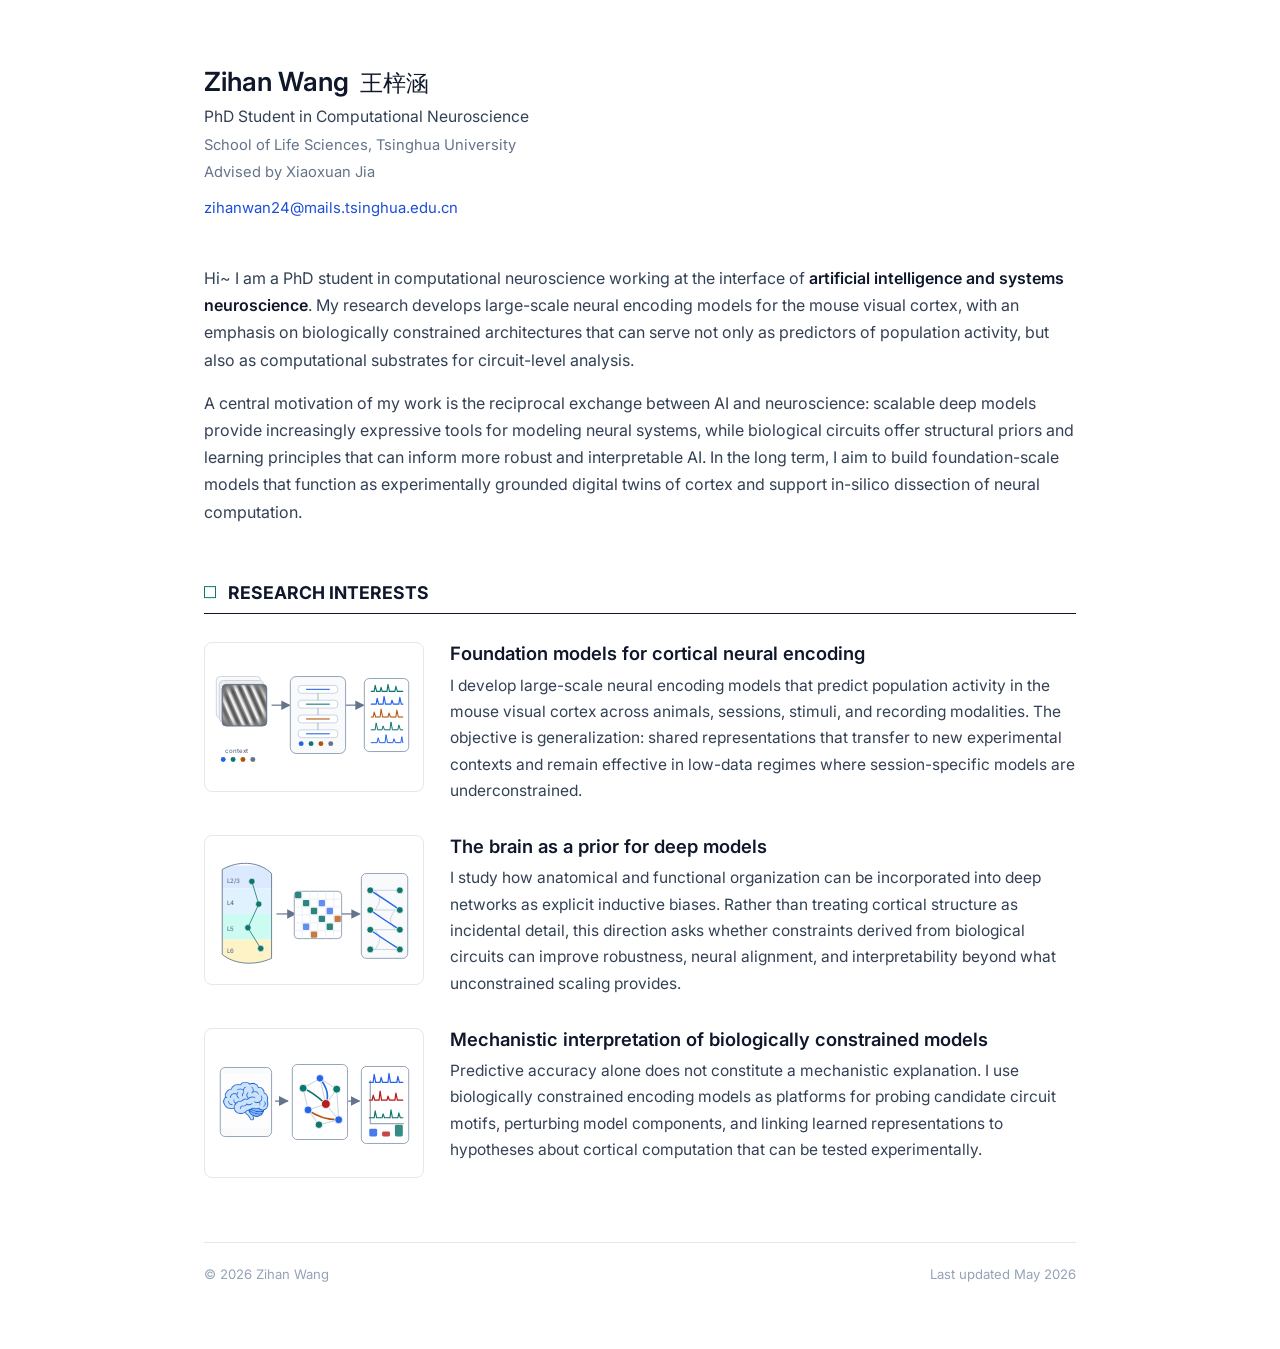
==== commit 0e1bef9a: "Site updated" ====
--- a/index.html
+++ b/index.html
@@ -2,430 +2,508 @@
 <html lang="en">
 <head>
   <meta charset="UTF-8">
-<meta name="viewport" content="width=device-width, initial-scale=1, maximum-scale=2">
-<meta name="theme-color" content="#222">
-<meta name="generator" content="Hexo 7.3.0">
-  <link rel="apple-touch-icon" sizes="180x180" href="/images/apple-touch-icon-next.png">
-  <link rel="icon" type="image/png" sizes="32x32" href="/images/favicon-32x32-next.png">
-  <link rel="icon" type="image/png" sizes="16x16" href="/images/favicon-16x16-next.png">
-  <link rel="mask-icon" href="/images/logo.svg" color="#222">
-
-<link rel="stylesheet" href="/css/main.css">
-
-
-<link rel="stylesheet" href="/lib/font-awesome/css/all.min.css">
-
-<script id="hexo-configurations">
-    var NexT = window.NexT || {};
-    var CONFIG = {"hostname":"example.com","root":"/","scheme":"Muse","version":"7.8.0","exturl":false,"sidebar":{"position":"left","display":"post","padding":18,"offset":12,"onmobile":false},"copycode":{"enable":false,"show_result":false,"style":null},"back2top":{"enable":true,"sidebar":false,"scrollpercent":false},"bookmark":{"enable":false,"color":"#222","save":"auto"},"fancybox":false,"mediumzoom":false,"lazyload":false,"pangu":false,"comments":{"style":"tabs","active":null,"storage":true,"lazyload":false,"nav":null},"algolia":{"hits":{"per_page":10},"labels":{"input_placeholder":"Search for Posts","hits_empty":"We didn't find any results for the search: ${query}","hits_stats":"${hits} results found in ${time} ms"}},"localsearch":{"enable":false,"trigger":"auto","top_n_per_article":1,"unescape":false,"preload":false},"motion":{"enable":true,"async":false,"transition":{"post_block":"fadeIn","post_header":"slideDownIn","post_body":"slideDownIn","coll_header":"slideLeftIn","sidebar":"slideUpIn"}}};
+  <meta name="viewport" content="width=device-width, initial-scale=1">
+  <meta name="theme-color" content="#ffffff">
+
+  <title id="page-title">NeuroAI · Personal Page</title>
+  <meta name="description" content="PhD researcher working at the interface of artificial intelligence and systems neuroscience, with a focus on foundation models for neural encoding, biologically constrained architectures, and in-silico circuit discovery in mouse visual cortex.">
+
+  <meta property="og:type" content="profile">
+  <meta property="og:title" content="NeuroAI · Personal Page">
+  <meta property="og:description" content="PhD researcher at the interface of artificial intelligence and systems neuroscience.">
+
+  <link rel="apple-touch-icon" sizes="180x180" href="/images/apple-touch-icon.png">
+  <link rel="icon" type="image/png" sizes="32x32" href="/images/favicon-32x32.png">
+  <link rel="icon" type="image/png" sizes="16x16" href="/images/favicon-16x16.png">
+
+  <link rel="preconnect" href="https://fonts.googleapis.com">
+  <link rel="preconnect" href="https://fonts.gstatic.com" crossorigin>
+  <link href="https://fonts.googleapis.com/css2?family=Inter:wght@400;500;600;700&display=swap" rel="stylesheet">
+
+  <link rel="stylesheet" href="/css/style.css">
+</head>
+<body>
+  <main class="container">
+
+    <!-- ============================================================
+         HEADER  — values are injected from /personal/info.js
+         ============================================================ -->
+    <header class="header">
+      <div class="intro">
+        <h1>
+          <span data-personal="name_en">&lt;YOUR NAME (English)&gt;</span><span class="name-cn" data-personal="name_cn">&lt;中文名&gt;</span>
+        </h1>
+        <p class="role"        data-personal="role">PhD Student in Computational Neuroscience</p>
+        <p class="affiliation" data-personal="affiliation">&lt;Department / Lab, University&gt;</p>
+        <p class="advisor">Advised by <span data-personal="advisor">&lt;Advisor Name&gt;</span></p>
+        <p class="contact">
+          <a data-personal="email" data-personal-href="email" href="mailto:placeholder@example.com">placeholder@example.com</a>
+        </p>
+      </div>
+    </header>
+
+    <!-- ============================================================
+         ABOUT
+         ============================================================ -->
+    <section class="about">
+      <p>
+        Hi~ I am a PhD student in computational neuroscience working at the interface of
+        <strong>artificial intelligence and systems neuroscience</strong>. My research develops
+        large-scale neural encoding models for the <em>mouse visual cortex</em>, with an emphasis
+        on biologically constrained architectures that can serve not only as predictors of
+        population activity, but also as computational substrates for circuit-level analysis.
+      </p>
+      <p>
+        A central motivation of my work is the reciprocal exchange between AI and neuroscience:
+        scalable deep models provide increasingly expressive tools for modeling neural systems,
+        while biological circuits offer structural priors and learning principles that can inform
+        more robust and interpretable AI. In the long term, I aim to build foundation-scale models
+        that function as experimentally grounded digital twins of cortex and support in-silico
+        dissection of neural computation.
+      </p>
+    </section>
+
+    <!-- ============================================================
+         RESEARCH — three themes, big-picture only
+         ============================================================ -->
+    <h2>Research Interests</h2>
+
+    <div class="theme">
+      <div class="theme-figure" aria-hidden="true">
+        <!-- Theme 1: large-scale neural encoding from stimulus and session context to population activity. -->
+        <svg viewBox="0 0 220 150" xmlns="http://www.w3.org/2000/svg">
+          <defs>
+            <clipPath id="encoding-stimulus-clip">
+              <rect x="17" y="42" width="45" height="42" rx="4"/>
+            </clipPath>
+            <pattern id="encoding-gabor-bars" width="8" height="8" patternUnits="userSpaceOnUse" patternTransform="rotate(-24)">
+              <rect width="8" height="8" fill="#8a8a8a"/>
+              <rect x="0" y="0" width="2.7" height="8" fill="#eeeeee"/>
+              <rect x="4.2" y="0" width="2.4" height="8" fill="#4f4f4f"/>
+            </pattern>
+            <radialGradient id="encoding-gabor-mask-gradient" cx="50%" cy="50%" r="62%">
+              <stop offset="0%" stop-color="#ffffff"/>
+              <stop offset="68%" stop-color="#ffffff"/>
+              <stop offset="100%" stop-color="#000000"/>
+            </radialGradient>
+            <radialGradient id="encoding-gabor-vignette" cx="50%" cy="50%" r="68%">
+              <stop offset="0%" stop-color="#ffffff" stop-opacity="0.12"/>
+              <stop offset="62%" stop-color="#ffffff" stop-opacity="0"/>
+              <stop offset="100%" stop-color="#111827" stop-opacity="0.28"/>
+            </radialGradient>
+            <mask id="encoding-gabor-mask">
+              <rect x="17" y="42" width="45" height="42" fill="url(#encoding-gabor-mask-gradient)"/>
+            </mask>
+            <filter id="encoding-gabor-soften" x="-15%" y="-15%" width="130%" height="130%">
+              <feGaussianBlur stdDeviation="0.32"/>
+            </filter>
+            <marker id="encoding-arrow" markerWidth="8" markerHeight="8" refX="6.8" refY="4" orient="auto">
+              <path d="M0,0 L8,4 L0,8 Z" fill="#64748b"/>
+            </marker>
+          </defs>
+          <rect x="1" y="1" width="218" height="148" rx="6" fill="#ffffff"/>
+
+          <g>
+            <rect x="11" y="34" width="45" height="42" rx="4" fill="#f8fafc" stroke="#d1d5db"/>
+            <rect x="14" y="38" width="45" height="42" rx="4" fill="#eeeeee" stroke="#cbd5e1"/>
+            <rect x="17" y="42" width="45" height="42" rx="4" fill="#8a8a8a" stroke="#94a3b8"/>
+            <g clip-path="url(#encoding-stimulus-clip)">
+              <rect x="17" y="42" width="45" height="42" fill="#828282"/>
+              <g mask="url(#encoding-gabor-mask)" filter="url(#encoding-gabor-soften)">
+                <rect x="2" y="27" width="75" height="72" fill="url(#encoding-gabor-bars)"/>
+              </g>
+              <rect x="17" y="42" width="45" height="42" fill="url(#encoding-gabor-vignette)"/>
+            </g>
+            <rect x="17" y="42" width="45" height="42" rx="4" fill="none" stroke="#64748b" stroke-width="0.9"/>
+          </g>
+
+          <text x="20" y="111" class="figure-note">context</text>
+          <g transform="translate(18 118)">
+            <circle cx="0" cy="0" r="2.5" fill="#2563eb"/>
+            <circle cx="10" cy="0" r="2.5" fill="#0f766e"/>
+            <circle cx="20" cy="0" r="2.5" fill="#b45309"/>
+            <circle cx="30" cy="0" r="2.5" fill="#64748b"/>
+          </g>
+
+          <g stroke="#64748b" stroke-width="1.2" fill="none" marker-end="url(#encoding-arrow)">
+            <path d="M67 63 C74 63, 79 63, 85 63"/>
+            <path d="M142 63 C149 63, 154 63, 160 63"/>
+          </g>
+
+          <g transform="translate(86 34)">
+            <rect x="0" y="0" width="56" height="78" rx="6" fill="#f8fafc" stroke="#94a3b8"/>
+            <g fill="#ffffff" stroke="#cbd5e1">
+              <rect x="8" y="9" width="40" height="8" rx="3"/>
+              <rect x="8" y="24" width="40" height="8" rx="3"/>
+              <rect x="8" y="39" width="40" height="8" rx="3"/>
+              <rect x="8" y="54" width="40" height="8" rx="3"/>
+            </g>
+            <g stroke-width="1.2" fill="none" opacity="0.9">
+              <path d="M16 13 H40" stroke="#2563eb"/>
+              <path d="M16 28 H40" stroke="#0f766e"/>
+              <path d="M16 43 H40" stroke="#b45309"/>
+              <path d="M16 58 H40" stroke="#2563eb"/>
+            </g>
+            <g stroke="#94a3b8" stroke-width="0.8" fill="none">
+              <path d="M28 17 V24"/>
+              <path d="M28 32 V39"/>
+              <path d="M28 47 V54"/>
+            </g>
+            <g transform="translate(11 68)">
+              <circle cx="0" cy="0" r="2.5" fill="#2563eb"/>
+              <circle cx="10" cy="0" r="2.5" fill="#0f766e"/>
+              <circle cx="20" cy="0" r="2.5" fill="#b45309"/>
+              <circle cx="30" cy="0" r="2.5" fill="#64748b"/>
+            </g>
+          </g>
+
+          <g transform="translate(161 36)">
+            <rect x="0" y="0" width="45" height="74" rx="5" fill="#ffffff" stroke="#94a3b8"/>
+            <g stroke="#e2e8f0" stroke-width="0.8">
+              <line x1="7" y1="13" x2="39" y2="13"/>
+              <line x1="7" y1="26" x2="39" y2="26"/>
+              <line x1="7" y1="39" x2="39" y2="39"/>
+              <line x1="7" y1="52" x2="39" y2="52"/>
+              <line x1="7" y1="65" x2="39" y2="65"/>
+            </g>
+            <g fill="none" stroke-linecap="round" stroke-linejoin="round">
+              <path d="M7 13 L10 13 L11 7 L12.5 13 L16 13 L17 9 L18 13 L23 13 L24 6 L25.5 13 L31 13 L32 8 L33.5 13 L39 13" stroke="#0f766e" stroke-width="1.15"/>
+              <path d="M7 26 L12 26 L13 20 L14.5 26 L19 26 L20 18 L21.5 26 L27 26 L28 22 L29.5 26 L35 26 L36 19 L37.5 26 L39 26" stroke="#2563eb" stroke-width="1.15"/>
+              <path d="M7 39 L9 39 L10 34 L11.5 39 L16 39 L17 31 L18.5 39 L24 39 L25 35 L26.5 39 L32 39 L33 32 L34.5 39 L39 39" stroke="#b45309" stroke-width="1.05"/>
+              <path d="M7 52 L11 52 L12 45 L13.5 52 L18 52 L19 48 L20.5 52 L26 52 L27 44 L28.5 52 L34 52 L35 47 L36.5 52 L39 52" stroke="#0f766e" stroke-width="1"/>
+              <path d="M7 65 L13 65 L14 60 L15.5 65 L21 65 L22 57 L23.5 65 L29 65 L30 61 L31.5 65 L37 65 L38 59 L39 65" stroke="#2563eb" stroke-width="1"/>
+            </g>
+          </g>
+        </svg>
+      </div>
+      <div class="theme-body">
+        <h3>Foundation models for cortical neural encoding</h3>
+        <p>
+          I develop large-scale neural encoding models that predict population activity in the
+          mouse visual cortex across animals, sessions, stimuli, and recording modalities. The
+          objective is generalization: shared representations that transfer to new experimental
+          contexts and remain effective in low-data regimes where session-specific models are
+          underconstrained.
+        </p>
+      </div>
+    </div>
+
+    <div class="theme">
+      <div class="theme-figure" aria-hidden="true">
+        <!-- Theme 2: cortical structure as architectural prior -->
+        <svg viewBox="0 0 220 150" xmlns="http://www.w3.org/2000/svg">
+          <defs>
+            <clipPath id="prior-cortex-clip">
+              <path d="M17 34 C32 25, 54 25, 67 38 L67 124 C49 132, 29 130, 17 120 Z"/>
+            </clipPath>
+            <marker id="prior-arrow" markerWidth="8" markerHeight="8" refX="6.8" refY="4" orient="auto">
+              <path d="M0,0 L8,4 L0,8 Z" fill="#64748b"/>
+            </marker>
+          </defs>
+          <rect x="1" y="1" width="218" height="148" rx="6" fill="#ffffff"/>
+
+          <g>
+            <g clip-path="url(#prior-cortex-clip)">
+              <rect x="16" y="30" width="54" height="23" fill="#dbeafe"/>
+              <rect x="16" y="53" width="54" height="26" fill="#e0f2fe"/>
+              <rect x="16" y="79" width="54" height="26" fill="#ccfbf1"/>
+              <rect x="16" y="105" width="54" height="28" fill="#fef3c7"/>
+            </g>
+            <path d="M17 34 C32 25, 54 25, 67 38 L67 124 C49 132, 29 130, 17 120 Z" fill="none" stroke="#64748b" stroke-width="0.9"/>
+            <g class="figure-note">
+              <text x="22" y="48">L2/3</text>
+              <text x="22" y="70">L4</text>
+              <text x="22" y="96">L5</text>
+              <text x="22" y="119">L6</text>
+            </g>
+            <g fill="#0f766e" stroke="#ffffff" stroke-width="0.6">
+              <circle cx="47" cy="46" r="3.2"/>
+              <circle cx="54" cy="69" r="3.2"/>
+              <circle cx="43" cy="93" r="3.2"/>
+              <circle cx="56" cy="114" r="3.2"/>
+            </g>
+            <g stroke="#0f766e" stroke-width="1" fill="none" opacity="0.8">
+              <line x1="47" y1="46" x2="54" y2="69"/>
+              <line x1="54" y1="69" x2="43" y2="93"/>
+              <line x1="43" y1="93" x2="56" y2="114"/>
+            </g>
+          </g>
+
+          <g stroke="#64748b" stroke-width="1.2" fill="none" marker-end="url(#prior-arrow)">
+            <path d="M72 79 C80 79, 84 79, 91 79"/>
+            <path d="M136 79 C144 79, 149 79, 156 79"/>
+          </g>
+
+          <g transform="translate(90 56)">
+            <rect x="0" y="0" width="48" height="48" rx="4" fill="#ffffff" stroke="#94a3b8"/>
+            <g stroke="#e2e8f0" stroke-width="0.65">
+              <line x1="8" y1="0" x2="8" y2="48"/>
+              <line x1="16" y1="0" x2="16" y2="48"/>
+              <line x1="24" y1="0" x2="24" y2="48"/>
+              <line x1="32" y1="0" x2="32" y2="48"/>
+              <line x1="40" y1="0" x2="40" y2="48"/>
+              <line x1="0" y1="8" x2="48" y2="8"/>
+              <line x1="0" y1="16" x2="48" y2="16"/>
+              <line x1="0" y1="24" x2="48" y2="24"/>
+              <line x1="0" y1="32" x2="48" y2="32"/>
+              <line x1="0" y1="40" x2="48" y2="40"/>
+            </g>
+            <g fill="#0f766e" opacity="0.88">
+              <rect x="0.8" y="0.8" width="6.4" height="6.4" rx="1"/>
+              <rect x="8.8" y="8.8" width="6.4" height="6.4" rx="1"/>
+              <rect x="16.8" y="16.8" width="6.4" height="6.4" rx="1"/>
+              <rect x="24.8" y="24.8" width="6.4" height="6.4" rx="1"/>
+              <rect x="32.8" y="32.8" width="6.4" height="6.4" rx="1"/>
+            </g>
+            <g fill="#2563eb" opacity="0.72">
+              <rect x="24.8" y="8.8" width="6.4" height="6.4" rx="1"/>
+              <rect x="32.8" y="16.8" width="6.4" height="6.4" rx="1"/>
+              <rect x="8.8" y="32.8" width="6.4" height="6.4" rx="1"/>
+            </g>
+            <g fill="#b45309" opacity="0.76">
+              <rect x="40.8" y="24.8" width="6.4" height="6.4" rx="1"/>
+              <rect x="16.8" y="40.8" width="6.4" height="6.4" rx="1"/>
+            </g>
+          </g>
+
+          <g transform="translate(158 38)">
+            <rect x="0" y="0" width="47" height="86" rx="5" fill="#f8fafc" stroke="#94a3b8"/>
+            <g stroke="#cbd5e1" stroke-width="1" fill="none">
+              <path d="M9 17 H39"/>
+              <path d="M9 37 H39"/>
+              <path d="M9 57 H39"/>
+              <path d="M9 77 H39"/>
+              <path d="M14 17 C20 27, 20 27, 14 37"/>
+              <path d="M34 37 C28 47, 28 47, 34 57"/>
+              <path d="M14 57 C20 67, 20 67, 14 77"/>
+            </g>
+            <g stroke="#2563eb" stroke-width="1.4" fill="none">
+              <path d="M9 17 C20 24, 28 29, 39 37"/>
+              <path d="M9 37 C20 45, 28 50, 39 57"/>
+              <path d="M9 57 C20 65, 28 70, 39 77"/>
+            </g>
+            <g fill="#0f766e" stroke="#ffffff" stroke-width="0.7">
+              <circle cx="9" cy="17" r="3.4"/>
+              <circle cx="39" cy="17" r="3.4"/>
+              <circle cx="9" cy="37" r="3.4"/>
+              <circle cx="39" cy="37" r="3.4"/>
+              <circle cx="9" cy="57" r="3.4"/>
+              <circle cx="39" cy="57" r="3.4"/>
+              <circle cx="9" cy="77" r="3.4"/>
+              <circle cx="39" cy="77" r="3.4"/>
+            </g>
+          </g>
+        </svg>
+      </div>
+      <div class="theme-body">
+        <h3>The brain as a prior for deep models</h3>
+        <p>
+          I study how anatomical and functional organization can be incorporated into deep
+          networks as explicit inductive biases. Rather than treating cortical structure as
+          incidental detail, this direction asks whether constraints derived from biological
+          circuits can improve robustness, neural alignment, and interpretability beyond what
+          unconstrained scaling provides.
+        </p>
+      </div>
+    </div>
+
+    <div class="theme">
+      <div class="theme-figure" aria-hidden="true">
+        <!-- Theme 3: in-silico perturbation and probing of circuit mechanisms. -->
+        <svg viewBox="0 0 220 150" xmlns="http://www.w3.org/2000/svg">
+          <defs>
+            <marker id="mechanism-arrow" markerWidth="8" markerHeight="8" refX="6.8" refY="4" orient="auto">
+              <path d="M0,0 L8,4 L0,8 Z" fill="#64748b"/>
+            </marker>
+          </defs>
+          <rect x="1" y="1" width="218" height="148" rx="6" fill="#ffffff"/>
+
+          <g transform="translate(15 39)">
+            <rect x="0" y="0" width="52" height="70" rx="5" fill="#f8fafc"/>
+            <svg x="1" y="1" width="50" height="68" viewBox="0 0 50 68" overflow="hidden">
+              <image href="/images/brain.png" x="-3" y="5" width="56" height="56" preserveAspectRatio="xMidYMid meet"/>
+            </svg>
+            <rect x="0" y="0" width="52" height="70" rx="5" fill="none" stroke="#94a3b8"/>
+          </g>
+
+          <g transform="translate(86 34)">
+            <rect x="2" y="2" width="56" height="76" rx="5" fill="#ffffff" stroke="#94a3b8"/>
+            <g stroke="#cbd5e1" stroke-width="1.05" fill="none" stroke-linecap="round">
+              <line x1="13" y1="26" x2="30" y2="16"/>
+              <line x1="30" y1="16" x2="47" y2="27"/>
+              <line x1="13" y1="26" x2="18" y2="48"/>
+              <line x1="18" y1="48" x2="36" y2="42"/>
+              <line x1="36" y1="42" x2="47" y2="27"/>
+              <line x1="30" y1="16" x2="36" y2="42"/>
+              <line x1="18" y1="48" x2="29" y2="63"/>
+              <line x1="29" y1="63" x2="49" y2="58"/>
+              <line x1="36" y1="42" x2="49" y2="58"/>
+              <line x1="47" y1="27" x2="49" y2="58"/>
+            </g>
+            <g stroke-width="1.6" fill="none" stroke-linecap="round">
+              <path d="M13 26 C23 30, 28 35, 36 42" stroke="#0f766e"/>
+              <path d="M30 16 C37 25, 40 33, 36 42" stroke="#2563eb"/>
+              <path d="M18 48 C27 55, 38 58, 49 58" stroke="#b45309"/>
+            </g>
+            <g stroke="#ffffff" stroke-width="0.85">
+              <circle cx="13" cy="26" r="4" fill="#0f766e"/>
+              <circle cx="30" cy="16" r="3.8" fill="#2563eb"/>
+              <circle cx="47" cy="27" r="4" fill="#0f766e"/>
+              <circle cx="18" cy="48" r="4" fill="#2563eb"/>
+              <circle cx="36" cy="42" r="4.5" fill="#b91c1c"/>
+              <circle cx="29" cy="63" r="3.8" fill="#0f766e"/>
+              <circle cx="49" cy="58" r="4" fill="#2563eb"/>
+            </g>
+          </g>
+
+          <g transform="translate(158 38)">
+            <rect x="0" y="0" width="48" height="78" rx="5" fill="#ffffff" stroke="#94a3b8"/>
+            <g stroke="#e2e8f0" stroke-width="0.8">
+              <line x1="8" y1="16" x2="42" y2="16"/>
+              <line x1="8" y1="34" x2="42" y2="34"/>
+              <line x1="8" y1="52" x2="42" y2="52"/>
+            </g>
+            <g fill="none" stroke-linecap="round" stroke-linejoin="round">
+              <path d="M8 16 L12 16 L13 8 L14.5 16 L19 16 L20 11 L21.5 16 L27 16 L28 7 L29.5 16 L36 16 L37 10 L38.5 16 L42 16" stroke="#2563eb" stroke-width="1.25"/>
+              <path d="M8 34 L11 34 L12 29 L13.5 34 L18 34 L19 25 L20.5 34 L26 34 L27 30 L28.5 34 L34 34 L35 27 L36.5 34 L42 34" stroke="#b91c1c" stroke-width="1.25"/>
+              <path d="M8 52 L13 52 L14 45 L15.5 52 L21 52 L22 48 L23.5 52 L29 52 L30 44 L31.5 52 L37 52 L38 47 L39.5 52 L42 52" stroke="#0f766e" stroke-width="1.15"/>
+            </g>
+            <g transform="translate(8 63)">
+              <rect x="0" y="0" width="8" height="8" rx="1.5" fill="#2563eb" opacity="0.84"/>
+              <rect x="13" y="3" width="8" height="5" rx="1.5" fill="#b91c1c" opacity="0.82"/>
+              <rect x="26" y="-4" width="8" height="12" rx="1.5" fill="#0f766e" opacity="0.84"/>
+            </g>
+            <path d="M9 14 V58 H43" stroke="#64748b" stroke-width="0.8" fill="none"/>
+          </g>
+
+          <g stroke="#64748b" stroke-width="1.25" fill="none" marker-end="url(#mechanism-arrow)" stroke-linecap="round">
+            <path d="M71 73 H83"/>
+            <path d="M145 73 H155.5"/>
+          </g>
+        </svg>
+      </div>
+      <div class="theme-body">
+        <h3>Mechanistic interpretation of biologically constrained models</h3>
+        <p>
+          Predictive accuracy alone does not constitute a mechanistic explanation. I use
+          biologically constrained encoding models as platforms for probing candidate circuit
+          motifs, perturbing model components, and linking learned representations to hypotheses
+          about cortical computation that can be tested experimentally.
+        </p>
+      </div>
+    </div>
+
+    <section class="deferred-section" hidden>
+      <!-- ============================================================
+           NEWS — placeholder, replace with real updates
+           ============================================================ -->
+      <h2>News</h2>
+      <table class="news">
+        <tbody>
+          <tr>
+            <td class="date">May 2026</td>
+            <td>Submitted first first-author manuscript on neural encoding for foundation-scale modelling.</td>
+          </tr>
+          <tr>
+            <td class="date">Apr 2026</td>
+            <td>Passed PhD qualifying exam on connectome-constrained foundation models for visual cortex.</td>
+          </tr>
+          <tr>
+            <td class="date">— —</td>
+            <td>(more updates coming)</td>
+          </tr>
+        </tbody>
+      </table>
+
+      <!-- ============================================================
+           MANUSCRIPTS — one under review, others in prep at directional level
+           ============================================================ -->
+      <h2>Manuscripts</h2>
+      <div class="publications">
+
+        <div class="pub">
+          <p class="title">A scalable neural encoding model for cross-session generalization</p>
+          <p class="authors"><span class="me" data-personal="name_en">&lt;YOUR NAME&gt;</span>, Coauthor A, Coauthor B</p>
+          <p class="venue">Under review, 2026</p>
+          <p class="badges"><span class="badge review">under review</span></p>
+        </div>
+
+        <div class="pub">
+          <p class="title">Connectome-supervised pretraining for biologically grounded neural encoders</p>
+          <p class="authors"><span class="me" data-personal="name_en">&lt;YOUR NAME&gt;</span>, et al.</p>
+          <p class="venue">Manuscript in preparation, 2026</p>
+          <p class="badges"><span class="badge wip">in prep</span></p>
+        </div>
+
+        <div class="pub">
+          <p class="title">Brain-inspired AI &mdash; <em>in preparation</em></p>
+          <p class="authors"><span class="me" data-personal="name_en">&lt;YOUR NAME&gt;</span>, et al.</p>
+          <p class="venue">Manuscript in preparation, 2026</p>
+          <p class="badges"><span class="badge wip">in prep</span></p>
+        </div>
+
+      </div>
+    </section>
+
+    <!-- ============================================================
+         FOOTER
+         ============================================================ -->
+    <footer class="footer">
+      <span>&copy; <span data-personal="copyright_year">2026</span> <span data-personal="name_en">&lt;YOUR NAME&gt;</span></span>
+      <span>Last updated <span data-personal="last_updated">May 2026</span></span>
+    </footer>
+
+  </main>
+
+  <!-- =============================================================
+       Inject personal info from /personal/info.js into the placeholders.
+       The file at /personal/info.js is private to the human owner of
+       this site; AI assistants are instructed not to read it (see
+       CLAUDE.md at the repo root).
+       ============================================================= -->
+  <script src="/personal/info.js"></script>
+  <script>
+    (function () {
+      var P = window.PERSONAL || {};
+
+      // Text-content placeholders.
+      document.querySelectorAll('[data-personal]').forEach(function (el) {
+        var key = el.dataset.personal;
+        var val = P[key];
+        if (typeof val === 'string' && val.length > 0) {
+          el.textContent = val;
+        }
+      });
+
+      // href fields (mailto:).
+      document.querySelectorAll('[data-personal-href]').forEach(function (el) {
+        var key = el.dataset.personalHref;
+        var val = P[key];
+        if (typeof val === 'string' && val.length > 0) {
+          el.setAttribute('href', 'mailto:' + val);
+        }
+      });
+
+      // Hide the Chinese-name span if it's blank.
+      var cn = document.querySelector('.name-cn');
+      if (cn && (!P.name_cn || P.name_cn.length === 0)) {
+        cn.style.display = 'none';
+      }
+
+      // Hide the advisor line if no advisor is provided.
+      var advisorEl = document.querySelector('.advisor [data-personal="advisor"]');
+      if (advisorEl && (!P.advisor || P.advisor.length === 0)) {
+        document.querySelector('.advisor').style.display = 'none';
+      }
+
+      // Page title.
+      if (P.page_title) {
+        document.title = P.page_title;
+        var ogt = document.querySelector('meta[property="og:title"]');
+        if (ogt) ogt.setAttribute('content', P.page_title);
+      }
+    })();
   </script>
-
-  <meta property="og:type" content="website">
-<meta property="og:title" content="Hammer-Hamming&#39;s Blog">
-<meta property="og:url" content="http://example.com/index.html">
-<meta property="og:site_name" content="Hammer-Hamming&#39;s Blog">
-<meta property="og:locale" content="en_US">
-<meta property="article:author" content="Hammer-Hamming">
-<meta name="twitter:card" content="summary">
-
-<link rel="canonical" href="http://example.com/">
-
-
-<script id="page-configurations">
-  // https://hexo.io/docs/variables.html
-  CONFIG.page = {
-    sidebar: "",
-    isHome : true,
-    isPost : false,
-    lang   : 'en'
-  };
-</script>
-
-  <title>Hammer-Hamming's Blog</title>
-  
-
-
-
-
-
-
-  <noscript>
-  <style>
-  .use-motion .brand,
-  .use-motion .menu-item,
-  .sidebar-inner,
-  .use-motion .post-block,
-  .use-motion .pagination,
-  .use-motion .comments,
-  .use-motion .post-header,
-  .use-motion .post-body,
-  .use-motion .collection-header { opacity: initial; }
-
-  .use-motion .site-title,
-  .use-motion .site-subtitle {
-    opacity: initial;
-    top: initial;
-  }
-
-  .use-motion .logo-line-before i { left: initial; }
-  .use-motion .logo-line-after i { right: initial; }
-  </style>
-</noscript>
-
-</head>
-
-<body itemscope itemtype="http://schema.org/WebPage">
-  <div class="container use-motion">
-    <div class="headband"></div>
-
-    <header class="header" itemscope itemtype="http://schema.org/WPHeader">
-      <div class="header-inner"><div class="site-brand-container">
-  <div class="site-nav-toggle">
-    <div class="toggle" aria-label="Toggle navigation bar">
-      <span class="toggle-line toggle-line-first"></span>
-      <span class="toggle-line toggle-line-middle"></span>
-      <span class="toggle-line toggle-line-last"></span>
-    </div>
-  </div>
-
-  <div class="site-meta">
-
-    <a href="/" class="brand" rel="start">
-      <span class="logo-line-before"><i></i></span>
-      <h1 class="site-title">Hammer-Hamming's Blog</h1>
-      <span class="logo-line-after"><i></i></span>
-    </a>
-  </div>
-
-  <div class="site-nav-right">
-    <div class="toggle popup-trigger">
-    </div>
-  </div>
-</div>
-
-
-
-
-<nav class="site-nav">
-  <ul id="menu" class="main-menu menu">
-        <li class="menu-item menu-item-home">
-
-    <a href="/" rel="section"><i class="fa fa-home fa-fw"></i>Home</a>
-
-  </li>
-        <li class="menu-item menu-item-archives">
-
-    <a href="/archives/" rel="section"><i class="fa fa-archive fa-fw"></i>Archives</a>
-
-  </li>
-  </ul>
-</nav>
-
-
-
-
-</div>
-    </header>
-
-    
-  <div class="back-to-top">
-    <i class="fa fa-arrow-up"></i>
-    <span>0%</span>
-  </div>
-
-
-    <main class="main">
-      <div class="main-inner">
-        <div class="content-wrap">
-          
-
-          <div class="content index posts-expand">
-            
-      
-  
-  
-  <article itemscope itemtype="http://schema.org/Article" class="post-block" lang="en">
-    <link itemprop="mainEntityOfPage" href="http://example.com/2025/04/12/github-pages-+-hexo-+-next-%E6%90%AD%E5%BB%BA%E5%8D%9A%E5%AE%A2/">
-
-    <span hidden itemprop="author" itemscope itemtype="http://schema.org/Person">
-      <meta itemprop="image" content="/images/avatar.gif">
-      <meta itemprop="name" content="Hammer-Hamming">
-      <meta itemprop="description" content="">
-    </span>
-
-    <span hidden itemprop="publisher" itemscope itemtype="http://schema.org/Organization">
-      <meta itemprop="name" content="Hammer-Hamming's Blog">
-    </span>
-      <header class="post-header">
-        <h2 class="post-title" itemprop="name headline">
-          
-            <a href="/2025/04/12/github-pages-+-hexo-+-next-%E6%90%AD%E5%BB%BA%E5%8D%9A%E5%AE%A2/" class="post-title-link" itemprop="url">github pages + hexo + next 搭建博客</a>
-        </h2>
-
-        <div class="post-meta">
-            <span class="post-meta-item">
-              <span class="post-meta-item-icon">
-                <i class="far fa-calendar"></i>
-              </span>
-              <span class="post-meta-item-text">Posted on</span>
-              
-
-              <time title="Created: 2025-04-12 16:18:09 / Modified: 16:26:25" itemprop="dateCreated datePublished" datetime="2025-04-12T16:18:09+08:00">2025-04-12</time>
-            </span>
-
-          
-
-        </div>
-      </header>
-
-    
-    
-    
-    <div class="post-body" itemprop="articleBody">
-
-      
-          <p>参考：<a target="_blank" rel="noopener" href="https://mini-pi.github.io/2024/02/28/how-to-make-blog-wedsite/">https://mini-pi.github.io/2024/02/28/how-to-make-blog-wedsite/</a></p>
-<p>其中，npm的安装需要node.js，可以用nvm来安装，方便管理版本。</p>
-<p>若已经安装了hexo、npm和node.js，想卸载：</p>
-<p><a target="_blank" rel="noopener" href="https://baibisen.github.io/2021/01/21/nodejs%E5%AE%89%E8%A3%85%E5%8D%B8%E8%BD%BD%E4%BB%A5%E5%8F%8Ahexo%E8%B8%A9%E5%9D%91/">参考1</a>，<a target="_blank" rel="noopener" href="https://blog.csdn.net/u010496966/article/details/88343939">参考2</a></p>
-
-      
-    </div>
-
-    
-    
-    
-      <footer class="post-footer">
-        <div class="post-eof"></div>
-      </footer>
-  </article>
-  
-  
-  
-
-      
-  
-  
-  <article itemscope itemtype="http://schema.org/Article" class="post-block" lang="en">
-    <link itemprop="mainEntityOfPage" href="http://example.com/2025/04/12/hello-world/">
-
-    <span hidden itemprop="author" itemscope itemtype="http://schema.org/Person">
-      <meta itemprop="image" content="/images/avatar.gif">
-      <meta itemprop="name" content="Hammer-Hamming">
-      <meta itemprop="description" content="">
-    </span>
-
-    <span hidden itemprop="publisher" itemscope itemtype="http://schema.org/Organization">
-      <meta itemprop="name" content="Hammer-Hamming's Blog">
-    </span>
-      <header class="post-header">
-        <h2 class="post-title" itemprop="name headline">
-          
-            <a href="/2025/04/12/hello-world/" class="post-title-link" itemprop="url">Hello World</a>
-        </h2>
-
-        <div class="post-meta">
-            <span class="post-meta-item">
-              <span class="post-meta-item-icon">
-                <i class="far fa-calendar"></i>
-              </span>
-              <span class="post-meta-item-text">Posted on</span>
-
-              <time title="Created: 2025-04-12 15:55:58" itemprop="dateCreated datePublished" datetime="2025-04-12T15:55:58+08:00">2025-04-12</time>
-            </span>
-
-          
-
-        </div>
-      </header>
-
-    
-    
-    
-    <div class="post-body" itemprop="articleBody">
-
-      
-          <p>Welcome to <a target="_blank" rel="noopener" href="https://hexo.io/">Hexo</a>! This is your very first post. Check <a target="_blank" rel="noopener" href="https://hexo.io/docs/">documentation</a> for more info. If you get any problems when using Hexo, you can find the answer in <a target="_blank" rel="noopener" href="https://hexo.io/docs/troubleshooting.html">troubleshooting</a> or you can ask me on <a target="_blank" rel="noopener" href="https://github.com/hexojs/hexo/issues">GitHub</a>.</p>
-<h2 id="Quick-Start"><a href="#Quick-Start" class="headerlink" title="Quick Start"></a>Quick Start</h2><h3 id="Create-a-new-post"><a href="#Create-a-new-post" class="headerlink" title="Create a new post"></a>Create a new post</h3><figure class="highlight bash"><table><tr><td class="gutter"><pre><span class="line">1</span><br></pre></td><td class="code"><pre><span class="line">$ hexo new <span class="string">&quot;My New Post&quot;</span></span><br></pre></td></tr></table></figure>
-
-<p>More info: <a target="_blank" rel="noopener" href="https://hexo.io/docs/writing.html">Writing</a></p>
-<h3 id="Run-server"><a href="#Run-server" class="headerlink" title="Run server"></a>Run server</h3><figure class="highlight bash"><table><tr><td class="gutter"><pre><span class="line">1</span><br></pre></td><td class="code"><pre><span class="line">$ hexo server</span><br></pre></td></tr></table></figure>
-
-<p>More info: <a target="_blank" rel="noopener" href="https://hexo.io/docs/server.html">Server</a></p>
-<h3 id="Generate-static-files"><a href="#Generate-static-files" class="headerlink" title="Generate static files"></a>Generate static files</h3><figure class="highlight bash"><table><tr><td class="gutter"><pre><span class="line">1</span><br></pre></td><td class="code"><pre><span class="line">$ hexo generate</span><br></pre></td></tr></table></figure>
-
-<p>More info: <a target="_blank" rel="noopener" href="https://hexo.io/docs/generating.html">Generating</a></p>
-<h3 id="Deploy-to-remote-sites"><a href="#Deploy-to-remote-sites" class="headerlink" title="Deploy to remote sites"></a>Deploy to remote sites</h3><figure class="highlight bash"><table><tr><td class="gutter"><pre><span class="line">1</span><br></pre></td><td class="code"><pre><span class="line">$ hexo deploy</span><br></pre></td></tr></table></figure>
-
-<p>More info: <a target="_blank" rel="noopener" href="https://hexo.io/docs/one-command-deployment.html">Deployment</a></p>
-
-      
-    </div>
-
-    
-    
-    
-      <footer class="post-footer">
-        <div class="post-eof"></div>
-      </footer>
-  </article>
-  
-  
-  
-
-
-  
-
-
-
-          </div>
-          
-
-<script>
-  window.addEventListener('tabs:register', () => {
-    let { activeClass } = CONFIG.comments;
-    if (CONFIG.comments.storage) {
-      activeClass = localStorage.getItem('comments_active') || activeClass;
-    }
-    if (activeClass) {
-      let activeTab = document.querySelector(`a[href="#comment-${activeClass}"]`);
-      if (activeTab) {
-        activeTab.click();
-      }
-    }
-  });
-  if (CONFIG.comments.storage) {
-    window.addEventListener('tabs:click', event => {
-      if (!event.target.matches('.tabs-comment .tab-content .tab-pane')) return;
-      let commentClass = event.target.classList[1];
-      localStorage.setItem('comments_active', commentClass);
-    });
-  }
-</script>
-
-        </div>
-          
-  
-  <div class="toggle sidebar-toggle">
-    <span class="toggle-line toggle-line-first"></span>
-    <span class="toggle-line toggle-line-middle"></span>
-    <span class="toggle-line toggle-line-last"></span>
-  </div>
-
-  <aside class="sidebar">
-    <div class="sidebar-inner">
-
-      <ul class="sidebar-nav motion-element">
-        <li class="sidebar-nav-toc">
-          Table of Contents
-        </li>
-        <li class="sidebar-nav-overview">
-          Overview
-        </li>
-      </ul>
-
-      <!--noindex-->
-      <div class="post-toc-wrap sidebar-panel">
-      </div>
-      <!--/noindex-->
-
-      <div class="site-overview-wrap sidebar-panel">
-        <div class="site-author motion-element" itemprop="author" itemscope itemtype="http://schema.org/Person">
-  <p class="site-author-name" itemprop="name">Hammer-Hamming</p>
-  <div class="site-description" itemprop="description"></div>
-</div>
-<div class="site-state-wrap motion-element">
-  <nav class="site-state">
-      <div class="site-state-item site-state-posts">
-          <a href="/archives/">
-        
-          <span class="site-state-item-count">2</span>
-          <span class="site-state-item-name">posts</span>
-        </a>
-      </div>
-  </nav>
-</div>
-
-
-
-      </div>
-
-    </div>
-  </aside>
-  <div id="sidebar-dimmer"></div>
-
-
-      </div>
-    </main>
-
-    <footer class="footer">
-      <div class="footer-inner">
-        
-
-        
-
-<div class="copyright">
-  
-  &copy; 
-  <span itemprop="copyrightYear">2025</span>
-  <span class="with-love">
-    <i class="fa fa-heart"></i>
-  </span>
-  <span class="author" itemprop="copyrightHolder">Hammer-Hamming</span>
-</div>
-  <div class="powered-by">Powered by <a href="https://hexo.io/" class="theme-link" rel="noopener" target="_blank">Hexo</a> & <a href="https://muse.theme-next.org/" class="theme-link" rel="noopener" target="_blank">NexT.Muse</a>
-  </div>
-
-        
-
-
-
-
-
-
-
-
-      </div>
-    </footer>
-  </div>
-
-  
-  <script src="/lib/anime.min.js"></script>
-  <script src="/lib/velocity/velocity.min.js"></script>
-  <script src="/lib/velocity/velocity.ui.min.js"></script>
-
-<script src="/js/utils.js"></script>
-
-<script src="/js/motion.js"></script>
-
-
-<script src="/js/schemes/muse.js"></script>
-
-
-<script src="/js/next-boot.js"></script>
-
-
-
-
-  
-
-
-
-
-
-
-
-
-
-
-
-
-
-
-
-  
-
-  
 
 </body>
 </html>
--- a/css/style.css
+++ b/css/style.css
@@ -0,0 +1,297 @@
+/* ---------- Reset & base ---------- */
+*, *::before, *::after { box-sizing: border-box; }
+html { -webkit-text-size-adjust: 100%; }
+
+:root {
+  --bg:         #ffffff;
+  --bg-subtle:  #f8fafc;        /* slate-50  */
+  --text:       #0f172a;        /* slate-900 */
+  --text-soft:  #334155;        /* slate-700 */
+  --text-mute:  #64748b;        /* slate-500 */
+  --text-faint: #94a3b8;        /* slate-400 */
+  --border:     #e2e8f0;        /* slate-200 */
+  --border-soft:#eef2f7;
+  --link:       #1d4ed8;        /* blue-700 */
+  --link-hover: #2563eb;        /* blue-600 */
+  --accent:     #0f766e;        /* teal-700, used sparingly */
+  --accent-soft:#ccfbf1;        /* teal-100 */
+}
+
+body {
+  margin: 0;
+  font-family: "Inter", -apple-system, BlinkMacSystemFont, "Segoe UI",
+               "Helvetica Neue", Arial,
+               "PingFang SC", "Hiragino Sans GB", "Microsoft YaHei", sans-serif;
+  font-size: 16px;
+  line-height: 1.7;
+  color: var(--text);
+  background: var(--bg);
+  -webkit-font-smoothing: antialiased;
+  text-rendering: optimizeLegibility;
+}
+
+a {
+  color: var(--link);
+  text-decoration: none;
+  border-bottom: 1px solid transparent;
+  transition: color 0.15s ease, border-color 0.15s ease;
+}
+a:hover {
+  color: var(--link-hover);
+  border-bottom-color: currentColor;
+}
+
+img { max-width: 100%; height: auto; display: block; }
+
+h1, h2, h3 {
+  font-weight: 600;
+  letter-spacing: 0;
+  line-height: 1.3;
+  color: var(--text);
+  margin: 0 0 0.5em;
+}
+
+h1 { font-size: 1.65rem; font-weight: 600; letter-spacing: 0; }
+h2 {
+  font-size: 1.1rem;
+  font-weight: 700;
+  text-transform: uppercase;
+  letter-spacing: 0;
+  color: var(--text);
+  border-bottom: 1px solid var(--text);
+  padding-bottom: 0.55rem;
+  margin-top: 3.5rem;
+  margin-bottom: 1.75rem;
+  display: flex;
+  align-items: center;
+  gap: 0.75rem;
+}
+h2::before {
+  content: "";
+  display: inline-block;
+  width: 0.72rem;
+  height: 0.72rem;
+  border: 1.5px solid var(--accent);
+  flex-shrink: 0;
+  transform: translateY(-0.05em);
+}
+h3 { font-size: 1rem; font-weight: 600; }
+
+p { margin: 0 0 1em; }
+
+em { color: inherit; font-style: normal; }
+strong { color: var(--text); font-weight: 600; }
+
+/* ---------- Layout ---------- */
+.container {
+  max-width: 920px;
+  margin: 0 auto;
+  padding: 4rem 1.5rem 4rem;
+}
+
+/* ---------- Header ---------- */
+.header {
+  margin-bottom: 2.75rem;
+}
+.header .intro h1 {
+  margin-bottom: 0.35rem;
+  display: flex;
+  align-items: baseline;
+  flex-wrap: wrap;
+  gap: 0.7rem;
+}
+.header .intro .name-cn {
+  font-size: 1.45rem;
+  font-weight: 500;
+  color: var(--text);
+  letter-spacing: 0;
+}
+.header .intro .role {
+  font-size: 0.98rem;
+  color: var(--text-soft);
+  margin: 0 0 0.15rem;
+}
+.header .intro .affiliation {
+  font-size: 0.92rem;
+  color: var(--text-mute);
+  margin: 0 0 0.15rem;
+}
+.header .intro .advisor {
+  font-size: 0.92rem;
+  color: var(--text-mute);
+  margin: 0 0 0.65rem;
+}
+.header .intro .contact {
+  font-size: 0.93rem;
+}
+.header .intro .contact a {
+  color: var(--link);
+}
+
+@media (max-width: 540px) {
+  .container { padding: 2.5rem 1.25rem 3rem; }
+  .header { margin-bottom: 2.25rem; }
+}
+
+/* ---------- About ---------- */
+.about p { color: var(--text-soft); }
+.about p:last-child { margin-bottom: 0; }
+
+/* ---------- Research themes ---------- */
+.theme {
+  display: flex;
+  gap: 1.6rem;
+  margin-bottom: 1.9rem;
+  align-items: flex-start;
+}
+.theme:last-child { margin-bottom: 0; }
+.theme-figure {
+  flex-shrink: 0;
+  width: 220px;
+  height: 150px;
+  display: flex;
+  align-items: center;
+  justify-content: center;
+  border: 1px solid var(--border);
+  border-radius: 8px;
+  background: var(--bg);
+}
+.theme-figure svg {
+  width: 100%;
+  height: 100%;
+  display: block;
+}
+.theme-figure text {
+  font-family: "Inter", -apple-system, BlinkMacSystemFont, "Segoe UI",
+               "Helvetica Neue", Arial, sans-serif;
+  letter-spacing: 0;
+}
+.theme-figure .figure-label {
+  fill: var(--text-soft);
+  font-size: 7.5px;
+  font-weight: 600;
+}
+.theme-figure .figure-note {
+  fill: var(--text-mute);
+  font-size: 6.2px;
+  font-weight: 500;
+}
+.theme-body { flex: 1; min-width: 0; }
+.theme h3 {
+  margin-top: 0;
+  margin-bottom: 0.4rem;
+  font-size: 1.15rem;
+  font-weight: 600;
+  letter-spacing: 0;
+}
+.theme p {
+  margin: 0;
+  font-size: 0.97rem;
+  color: var(--text-soft);
+}
+
+@media (max-width: 640px) {
+  .theme { flex-direction: column; gap: 0.6rem; }
+  .theme-figure { width: 100%; max-width: 220px; height: auto; aspect-ratio: 22 / 15; align-self: flex-start; }
+}
+
+.deferred-section[hidden] {
+  display: none !important;
+}
+
+/* ---------- News ---------- */
+.news {
+  font-size: 0.95rem;
+  border-collapse: collapse;
+  width: 100%;
+}
+.news tr {
+  border-bottom: 1px solid var(--border-soft);
+}
+.news tr:last-child { border-bottom: none; }
+.news td {
+  padding: 0.55rem 0;
+  vertical-align: top;
+  color: var(--text-soft);
+}
+.news td.date {
+  width: 110px;
+  color: var(--text-mute);
+  font-variant-numeric: tabular-nums;
+  font-size: 0.9rem;
+  font-weight: 500;
+  white-space: nowrap;
+  padding-right: 0.75rem;
+}
+
+@media (max-width: 540px) {
+  .news td.date { width: 90px; font-size: 0.8rem; }
+}
+
+/* ---------- Manuscripts ---------- */
+.pub {
+  margin-bottom: 1.4rem;
+  padding-bottom: 1.4rem;
+  border-bottom: 1px solid var(--border-soft);
+}
+.pub:last-child { border-bottom: none; margin-bottom: 0; padding-bottom: 0; }
+.pub .title {
+  font-weight: 600;
+  font-size: 1rem;
+  margin: 0 0 0.2rem;
+  line-height: 1.4;
+  color: var(--text);
+}
+.pub .authors {
+  font-size: 0.92rem;
+  color: var(--text-soft);
+  margin: 0 0 0.15rem;
+}
+.pub .authors .me {
+  text-decoration: underline;
+  text-decoration-color: var(--text-faint);
+  text-underline-offset: 3px;
+  color: var(--text);
+}
+.pub .venue {
+  font-size: 0.88rem;
+  color: var(--text-mute);
+  margin: 0 0 0.4rem;
+}
+.pub .badges {
+  font-size: 0.74rem;
+  font-weight: 500;
+  letter-spacing: 0.04em;
+}
+.pub .badges .badge {
+  display: inline-block;
+  padding: 0.1rem 0.55rem;
+  border: 1px solid var(--border);
+  border-radius: 3px;
+  color: var(--text-mute);
+  margin-right: 0.35rem;
+  background: var(--bg);
+  text-transform: uppercase;
+}
+.pub .badges .badge.review {
+  color: var(--link);
+  border-color: #bfdbfe;        /* blue-200 */
+  background: #eff6ff;          /* blue-50  */
+}
+.pub .badges .badge.wip {
+  color: var(--text-mute);
+  border-style: dashed;
+}
+
+/* ---------- Footer ---------- */
+.footer {
+  margin-top: 4rem;
+  padding-top: 1.25rem;
+  border-top: 1px solid var(--border);
+  font-size: 0.82rem;
+  color: var(--text-faint);
+  display: flex;
+  justify-content: space-between;
+  flex-wrap: wrap;
+  gap: 0.5rem;
+}
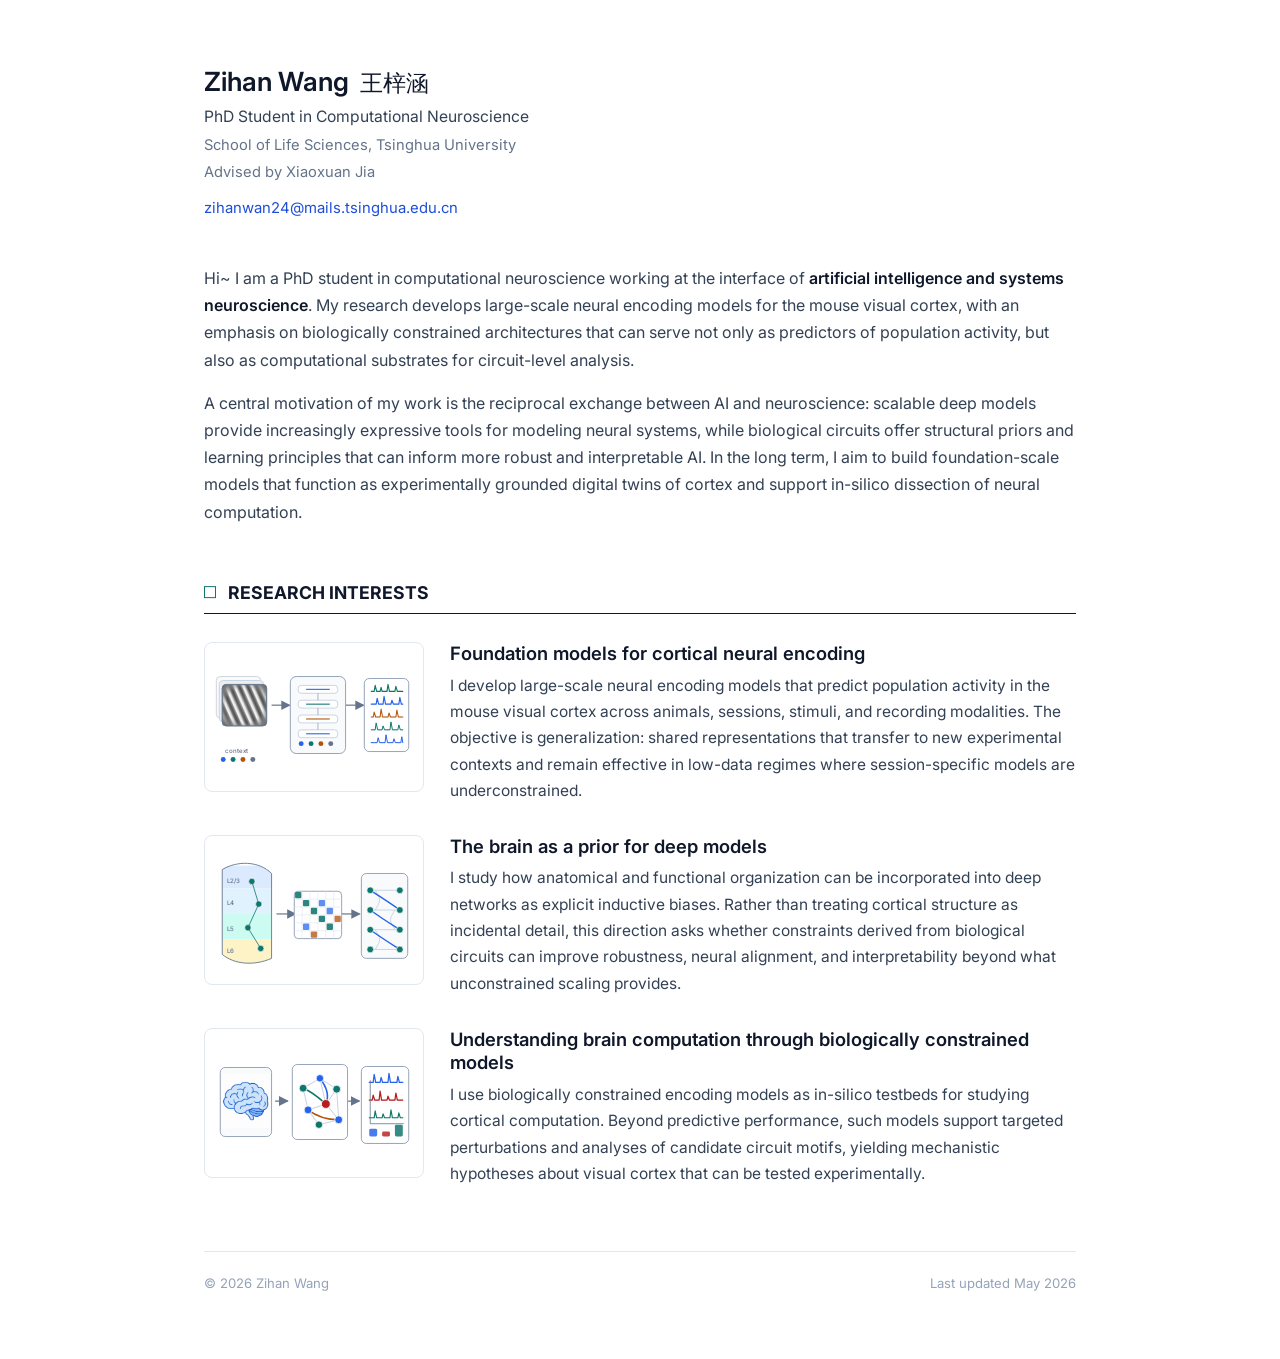
==== commit df33e468: "Site updated" ====
--- a/index.html
+++ b/index.html
@@ -383,12 +383,12 @@
         </svg>
       </div>
       <div class="theme-body">
-        <h3>Mechanistic interpretation of biologically constrained models</h3>
+        <h3>Understanding brain computation through biologically constrained models</h3>
         <p>
-          Predictive accuracy alone does not constitute a mechanistic explanation. I use
-          biologically constrained encoding models as platforms for probing candidate circuit
-          motifs, perturbing model components, and linking learned representations to hypotheses
-          about cortical computation that can be tested experimentally.
+          I use biologically constrained encoding models as in-silico testbeds for studying
+          cortical computation. Beyond predictive performance, such models support targeted
+          perturbations and analyses of candidate circuit motifs, yielding mechanistic
+          hypotheses about visual cortex that can be tested experimentally.
         </p>
       </div>
     </div>
